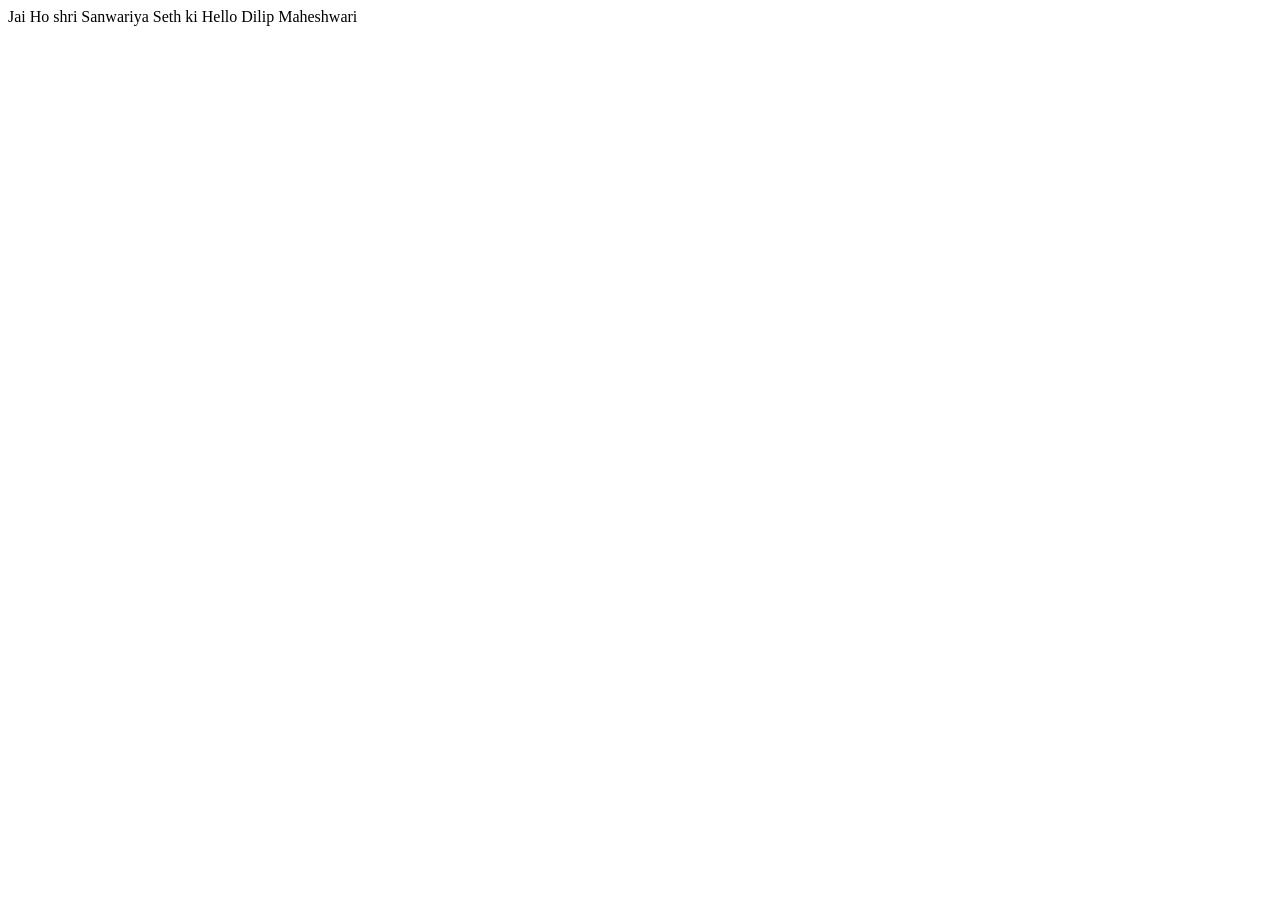
==== index.html @ 932d52d0 "Updated Lorg Sanwariyaname" ====
<!DOCTYPE html>
<html lang="en">
<head>
    <meta charset="UTF-8">
    <meta name="viewport" content="width=device-width, initial-scale=1.0">
    <title>Document</title>
</head>
<body>
    Jai Ho shri Sanwariya Seth ki
    Hello Dilip Maheshwari
</body>
</html>
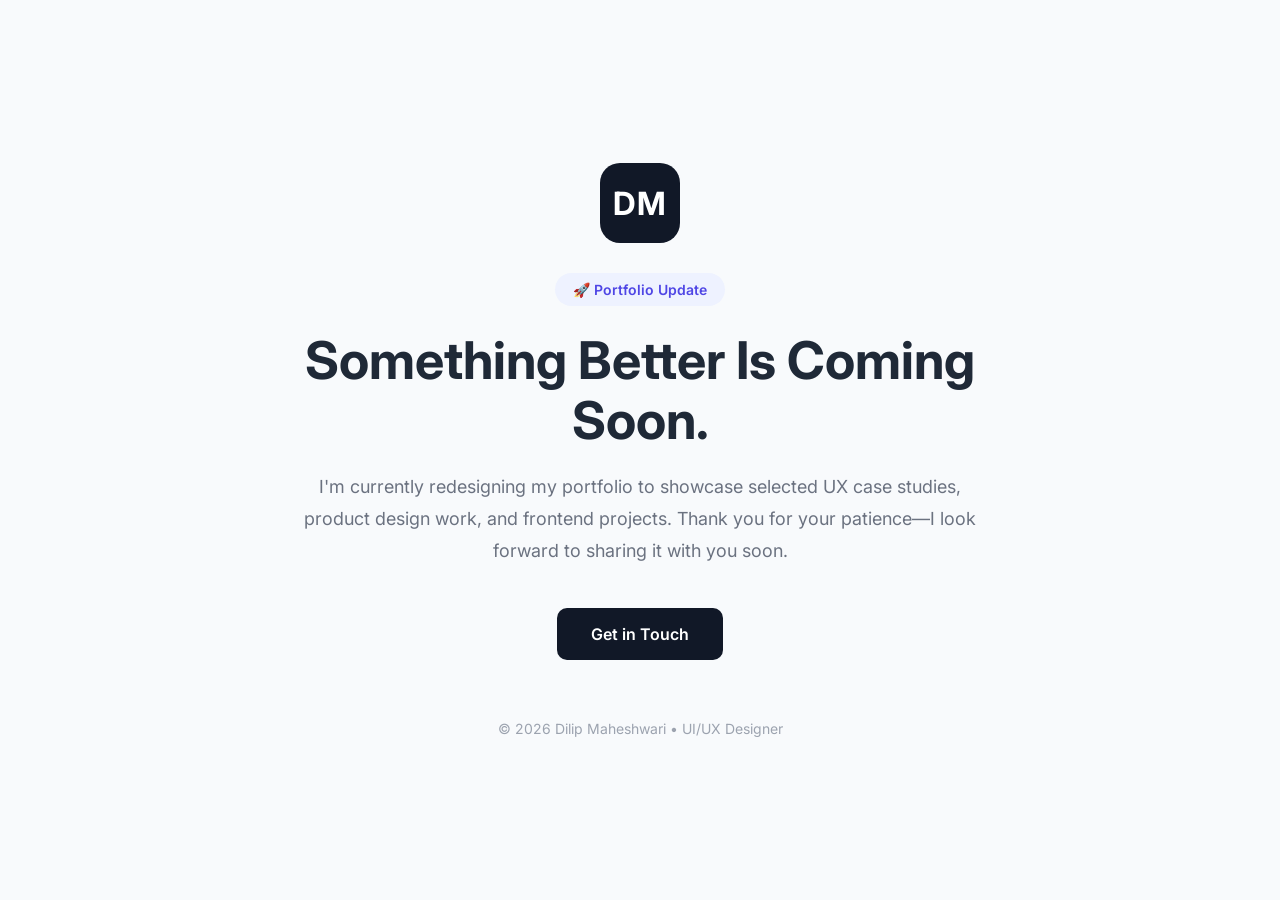
==== commit f66aa414: "Home page updated" ====
--- a/index.html
+++ b/index.html
@@ -1,12 +1,148 @@
 <!DOCTYPE html>
 <html lang="en">
 <head>
-    <meta charset="UTF-8">
-    <meta name="viewport" content="width=device-width, initial-scale=1.0">
-    <title>Document</title>
+<meta charset="UTF-8">
+<meta name="viewport" content="width=device-width, initial-scale=1.0">
+<title>Dilip Maheshwari | Portfolio Coming Soon</title>
+
+<link href="https://fonts.googleapis.com/css2?family=Inter:wght@300;400;500;600;700&display=swap" rel="stylesheet">
+
+<style>
+*{
+    margin:0;
+    padding:0;
+    box-sizing:border-box;
+}
+
+body{
+    font-family:'Inter',sans-serif;
+    background:#f8fafc;
+    color:#1f2937;
+    display:flex;
+    justify-content:center;
+    align-items:center;
+    min-height:100vh;
+    padding:20px;
+}
+
+.container{
+    max-width:700px;
+    text-align:center;
+}
+
+.logo{
+    width:80px;
+    height:80px;
+    margin:0 auto 30px;
+    border-radius:20px;
+    background:#111827;
+    color:#fff;
+    display:flex;
+    align-items:center;
+    justify-content:center;
+    font-size:32px;
+    font-weight:700;
+    letter-spacing:2px;
+}
+
+.tag{
+    display:inline-block;
+    padding:8px 18px;
+    background:#eef2ff;
+    color:#4f46e5;
+    border-radius:50px;
+    font-size:14px;
+    font-weight:600;
+    margin-bottom:25px;
+}
+
+h1{
+    font-size:52px;
+    line-height:1.15;
+    margin-bottom:20px;
+}
+
+p{
+    font-size:18px;
+    line-height:1.8;
+    color:#6b7280;
+    margin-bottom:40px;
+}
+
+.button{
+    display:inline-block;
+    text-decoration:none;
+    background:#111827;
+    color:#fff;
+    padding:16px 34px;
+    border-radius:10px;
+    font-weight:600;
+    transition:.3s;
+}
+
+.button:hover{
+    background:#374151;
+}
+
+.footer{
+    margin-top:60px;
+    font-size:14px;
+    color:#9ca3af;
+}
+
+.footer a{
+    color:#111827;
+    text-decoration:none;
+    font-weight:600;
+}
+
+@media(max-width:768px){
+
+h1{
+    font-size:38px;
+}
+
+p{
+    font-size:16px;
+}
+
+.logo{
+    width:70px;
+    height:70px;
+    font-size:28px;
+}
+
+}
+</style>
+
 </head>
 <body>
-    Jai Ho shri Sanwariya Seth ki
-    Hello Dilip Maheshwari
+
+<div class="container">
+
+    <div class="logo">DM</div>
+
+    <div class="tag">
+        🚀 Portfolio Update
+    </div>
+
+    <h1>Something Better Is Coming Soon.</h1>
+
+    <p>
+        I'm currently redesigning my portfolio to showcase selected UX case studies,
+        product design work, and frontend projects.
+        Thank you for your patience—I look forward to sharing it with you soon.
+    </p>
+
+    <a class="button" href="mailto:your@email.com">
+        Get in Touch
+    </a>
+
+    <div class="footer">
+        © 2026 Dilip Maheshwari • UI/UX Designer
+    </div>
+
+</div>
+
 </body>
 </html>
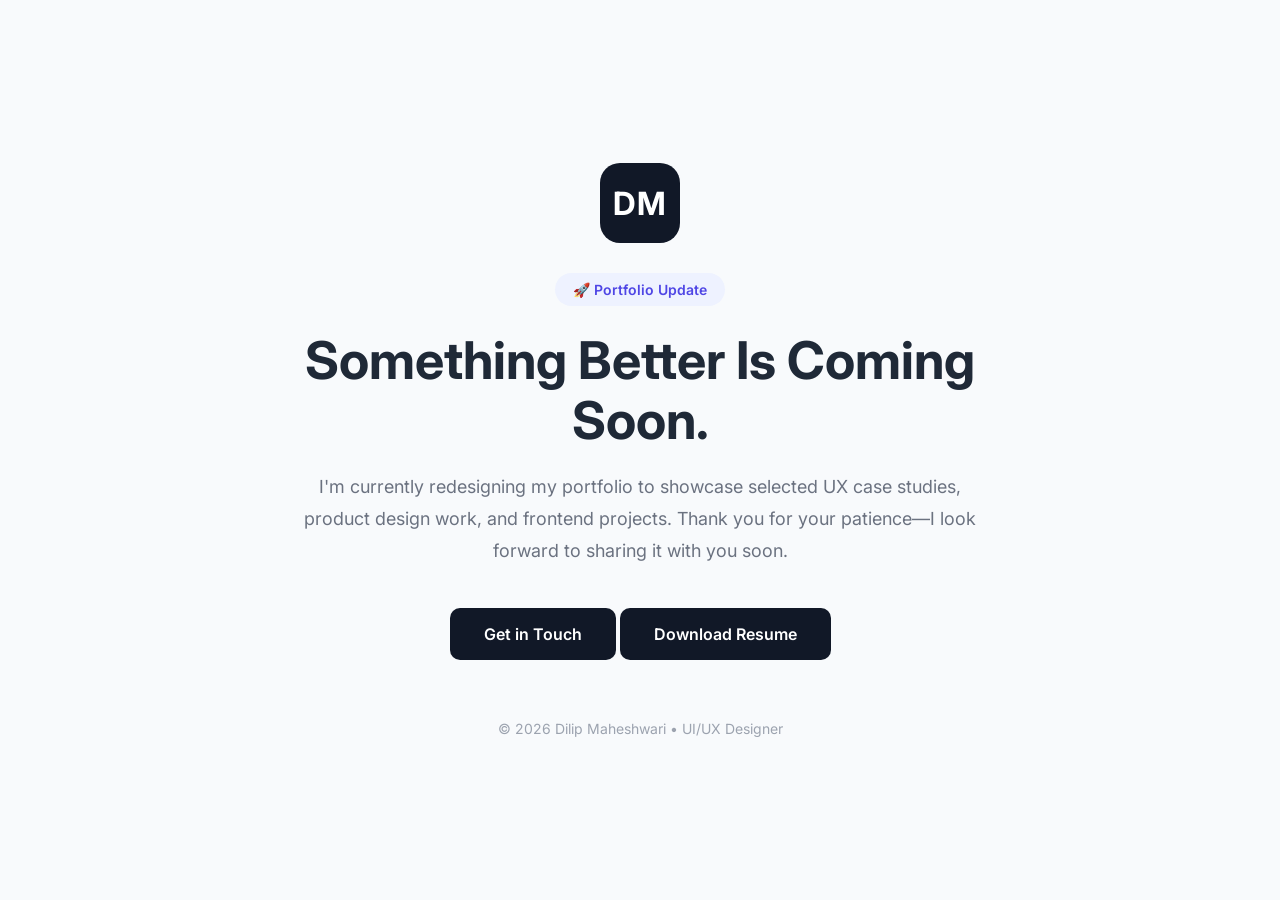
==== commit a5b2ec14: "Added Resume" ====
--- a/index.html
+++ b/index.html
@@ -134,8 +134,11 @@
         Thank you for your patience—I look forward to sharing it with you soon.
     </p>
 
-    <a class="button" href="mailto:your@email.com">
+    <a class="button" href="mailto:dilipmaheshwari1@email.com">
         Get in Touch
+    </a>
+        <a class="button" href="assets/DilipMaheshwari-Reume_1Page.pdf">
+        Download Resume
     </a>
 
     <div class="footer">
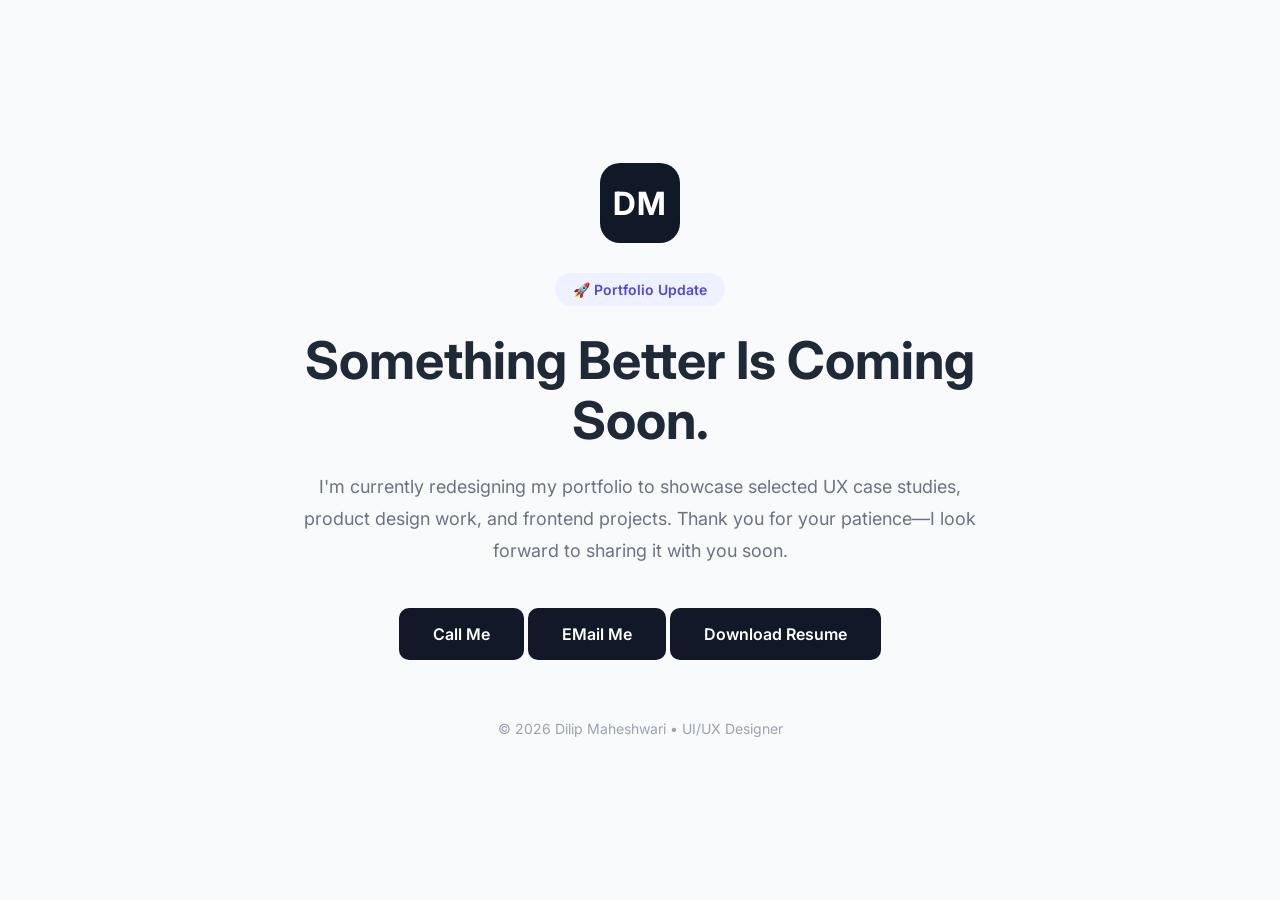
==== commit 26ef306f: "Added Phone" ====
--- a/index.html
+++ b/index.html
@@ -134,8 +134,12 @@
         Thank you for your patience—I look forward to sharing it with you soon.
     </p>
 
+    <a class="button" href="tel:+917597867089">
+        Call Me
+    </a>
+    
     <a class="button" href="mailto:dilipmaheshwari1@email.com">
-        Get in Touch
+        EMail Me
     </a>
         <a class="button" href="assets/DilipMaheshwari-Reume_1Page.pdf">
         Download Resume
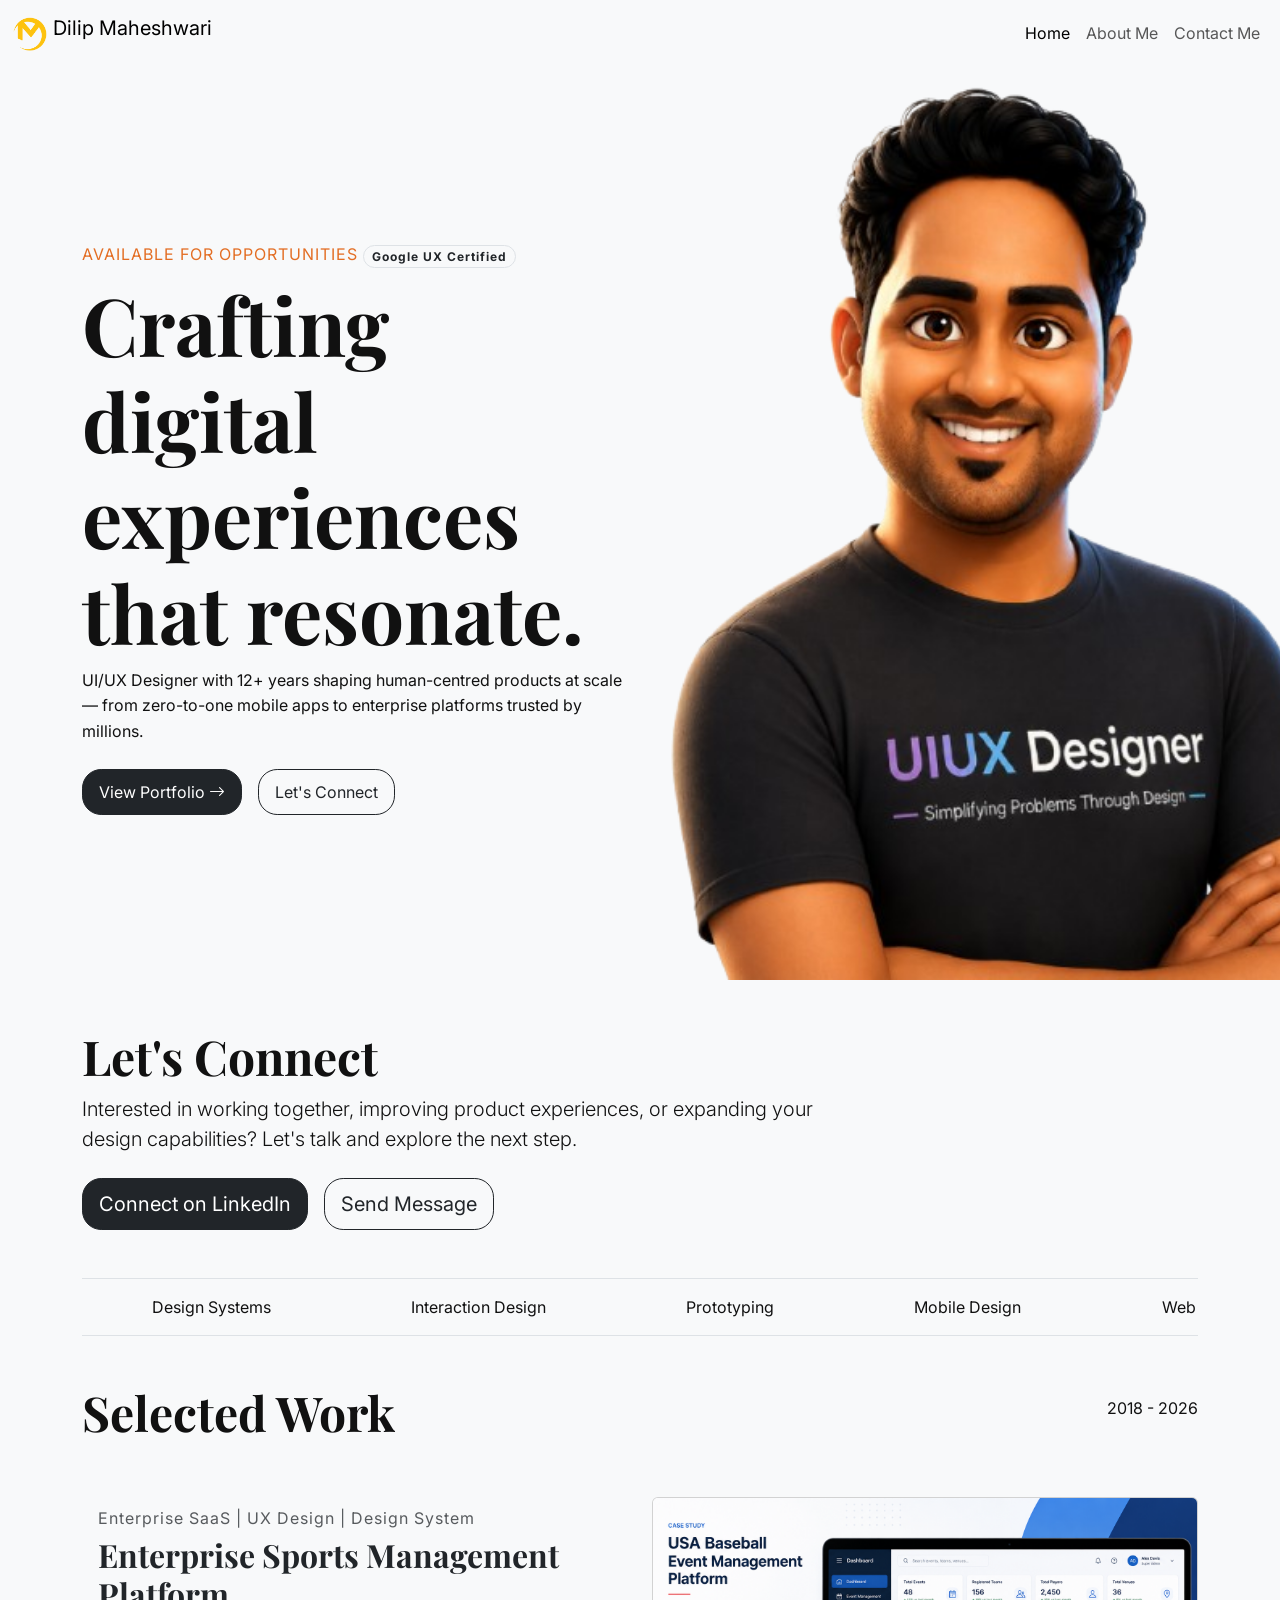
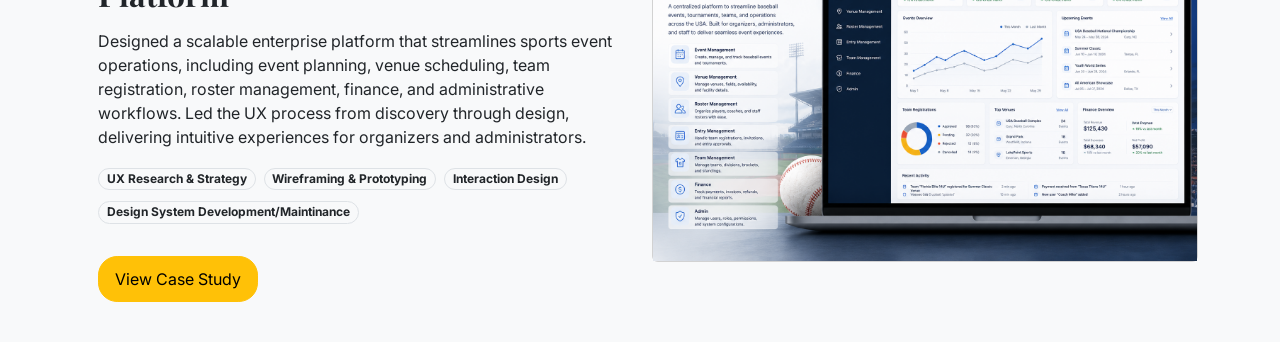
==== commit a7ede785: "Update" ====
--- a/index.html
+++ b/index.html
@@ -4,152 +4,146 @@
 <meta charset="UTF-8">
 <meta name="viewport" content="width=device-width, initial-scale=1.0">
 <title>Dilip Maheshwari | Portfolio Coming Soon</title>
+<link rel="stylesheet" href="assets/style.css">
 
 <link href="https://fonts.googleapis.com/css2?family=Inter:wght@300;400;500;600;700&display=swap" rel="stylesheet">
-
-<style>
-*{
-    margin:0;
-    padding:0;
-    box-sizing:border-box;
-}
-
-body{
-    font-family:'Inter',sans-serif;
-    background:#f8fafc;
-    color:#1f2937;
-    display:flex;
-    justify-content:center;
-    align-items:center;
-    min-height:100vh;
-    padding:20px;
-}
-
-.container{
-    max-width:700px;
-    text-align:center;
-}
-
-.logo{
-    width:80px;
-    height:80px;
-    margin:0 auto 30px;
-    border-radius:20px;
-    background:#111827;
-    color:#fff;
-    display:flex;
-    align-items:center;
-    justify-content:center;
-    font-size:32px;
-    font-weight:700;
-    letter-spacing:2px;
-}
-
-.tag{
-    display:inline-block;
-    padding:8px 18px;
-    background:#eef2ff;
-    color:#4f46e5;
-    border-radius:50px;
-    font-size:14px;
-    font-weight:600;
-    margin-bottom:25px;
-}
-
-h1{
-    font-size:52px;
-    line-height:1.15;
-    margin-bottom:20px;
-}
-
-p{
-    font-size:18px;
-    line-height:1.8;
-    color:#6b7280;
-    margin-bottom:40px;
-}
-
-.button{
-    display:inline-block;
-    text-decoration:none;
-    background:#111827;
-    color:#fff;
-    padding:16px 34px;
-    border-radius:10px;
-    font-weight:600;
-    transition:.3s;
-}
-
-.button:hover{
-    background:#374151;
-}
-
-.footer{
-    margin-top:60px;
-    font-size:14px;
-    color:#9ca3af;
-}
-
-.footer a{
-    color:#111827;
-    text-decoration:none;
-    font-weight:600;
-}
-
-@media(max-width:768px){
-
-h1{
-    font-size:38px;
-}
-
-p{
-    font-size:16px;
-}
-
-.logo{
-    width:70px;
-    height:70px;
-    font-size:28px;
-}
-
-}
-</style>
+<link href="https://cdn.jsdelivr.net/npm/bootstrap@5.3.8/dist/css/bootstrap.min.css" rel="stylesheet" integrity="sha384-sRIl4kxILFvY47J16cr9ZwB07vP4J8+LH7qKQnuqkuIAvNWLzeN8tE5YBujZqJLB" crossorigin="anonymous">
+<link rel="stylesheet" href="https://cdn.jsdelivr.net/npm/bootstrap-icons@1.13.1/font/bootstrap-icons.min.css">
+<link rel="stylesheet" href="assets/style.css">
 
 </head>
 <body>
+<header>
+    <nav class="navbar navbar-expand-lg navbar-light bg-light fixed-top">
+        <div class="container-fluid">
+            <a class="navbar-brand" href="index.html">
+                <img src="assets/images/myLogo.png" alt="Logo" height="36" class="d-inline-block align-text-top">
+                Dilip Maheshwari
+            </a>
+            <button class="navbar-toggler" type="button" data-bs-toggle="collapse" data-bs-target="#navbarNavAltMarkup" aria-controls="navbarNavAltMarkup" aria-expanded="false" aria-label="Toggle navigation">
+                <span class="navbar-toggler-icon"></span>
+            </button>
+            <div class="collapse navbar-collapse justify-content-end" id="navbarNavAltMarkup">
+                <div class="navbar-nav">
+                    <a class="nav-link active" aria-current="page" href="index.html">Home</a>
+                    <a class="nav-link" href="about.html">About Me</a>
+                    <a class="nav-link d-none" href="blog.html">Blog</a>
+                    <a class="nav-link" href="contact.html">Contact Me</a>
+                </div>
+            </div>
+        </div>
+    </nav>
+</header>
 
-<div class="container">
+<section class="hero">
+    <div class="container">
+        <div class="row">
+            <div class="col-md-6 hero-text align-content-center">
+                <h6><span class="text-warning">AVAILABLE FOR OPPORTUNITIES</span> <span class="badge rounded-pill bg-light text-dark border">Google UX Certified</span></h6>
+                <h1>Crafting digital experiences that resonate.</h1>
+                <p>
+                    UI/UX Designer with 12+ years shaping human-centred products at scale — from zero-to-one mobile apps to enterprise platforms trusted by millions.</p> 
+                <div class="row mt-4">
+            <div class="col-md-12 d-flex flex-wrap gap-3">
+                <a href="#" class="btn btn-dark btn-md">View Portfolio <i class="bi bi-arrow-right"></i></a>
+                <a href="#contactSection" class="btn btn-outline-dark btn-md">Let's Connect</a>
+            </div>
+        </div>
+            </div>
+            <div class="col-md-6 hero-image text-center">
+                <img src="assets/images/DilipMaheshwari.png" alt="Hero Image" class="my-img">
+            </div>
+        </div>
+    </div>
+</section>
+<section class="py-5 bg-light" id="letsConnect">
+    <div class="container">
+        <div class="row align-items-center">
+            <div class="col-lg-8">
+                <h2>Let's Connect</h2>
+                <p class="lead">Interested in working together, improving product experiences, or expanding your design capabilities? Let's talk and explore the next step.</p>
+                <div class="d-flex flex-wrap gap-3 mt-4">
+                    <a href="https://www.linkedin.com/in/dilip-maheshwari/" target="_blank" class="btn btn-dark btn-lg">Connect on LinkedIn</a>
+                    <a href="#contactSection" class="btn btn-outline-dark btn-lg">Send Message</a>
+                </div>
+            </div>
+        </div>
+    </div>
+</section>
+<section>
+    <div class="container">
+        <div class="marquee-container py-3 border-top border-bottom overflow-hidden">
+        <div class="marquee-track d-flex">
+            <!-- First group of items -->
+            <div class="marquee-content d-flex justify-content-around min-w-100">
+                <span class="mx-2">Design Systems</span>
+                <span class="mx-2">Interaction Design</span>
+                <span class="mx-2">Prototyping</span>
+                <span class="mx-2">Mobile Design </span>
+                <span class="mx-2">Web Design</span>
+                <span class="mx-2">Brand Identity</span>
+                <span class="mx-2">User Research</span>
+                <span class="mx-2">Product Design</span>
+            </div>
+            <div class="marquee-content d-flex justify-content-around min-w-100">
+                <span class="mx-2">Design Systems</span>
+                <span class="mx-2">Interaction Design</span>
+                <span class="mx-2">Prototyping</span>
+                <span class="mx-2">Mobile Design </span>
+                <span class="mx-2">Web Design</span>
+                <span class="mx-2">Brand Identity</span>
+                <span class="mx-2">User Research</span>
+                <span class="mx-2">Product Design</span>
+            </div>
 
-    <div class="logo">DM</div>
-
-    <div class="tag">
-        🚀 Portfolio Update
+        </div>
+        </div>
     </div>
-
-    <h1>Something Better Is Coming Soon.</h1>
-
-    <p>
-        I'm currently redesigning my portfolio to showcase selected UX case studies,
-        product design work, and frontend projects.
-        Thank you for your patience—I look forward to sharing it with you soon.
-    </p>
-
-    <a class="button" href="tel:+917597867089">
-        Call Me
-    </a>
-    
-    <a class="button" href="mailto:dilipmaheshwari1@email.com">
-        EMail Me
-    </a>
-        <a class="button" href="assets/DilipMaheshwari-Reume_1Page.pdf">
-        Download Resume
-    </a>
-
-    <div class="footer">
-        © 2026 Dilip Maheshwari • UI/UX Designer
+</section>
+<section>
+    <div class="container">
+        <div class="row">
+            <div class="col-md-12 text-center my-5">
+                <div class="d-flex justify-content-between align-items-center">
+                    <h2>Selected Work</h2>
+                    <p>2018 - 2026</p>
+                </div>
+            </div>
+        </div>
+        <div class="row">
+                <div class="col-md-6 mb-4">
+                    <div class="card border-0 bg-transparent">
+                        <div class="card-body">
+                            <h6 class="card-subtitle mb-2 text-muted">Enterprise SaaS | UX Design | Design System</h6>
+                            <h3 class="card-title">Enterprise Sports Management Platform</h3>
+                            <p class="card-text mt-3">
+                                Designed a scalable enterprise platform that streamlines sports event operations, including event planning, venue scheduling, team registration, roster management, finance, and administrative workflows. Led the UX process from discovery through design, delivering intuitive experiences for organizers and administrators.
+                            </p>
+                            <ul class="d-flex list-inline mt-3 flex-wrap gap-2">
+                                <li><span class="badge rounded-pill bg-light text-dark border">UX Research & Strategy</span></li>
+                                <li><span class="badge rounded-pill bg-light text-dark border">Wireframing & Prototyping</span></li>
+                                <li><span class="badge rounded-pill bg-light text-dark border">Interaction Design</span></li>
+                                <li><span class="badge rounded-pill bg-light text-dark border">Design System Development/Maintinance</span></li>
+                            </ul>
+                            <a href="case-study.html" class="btn btn-warning btn-md mt-3">View Case Study</a>
+                        </div>
+                    </div>
+                </div>
+                <div class="col-md-6 mb-4">
+                    <div class="card">
+                        <img src="assets/images/sports.png" class="card-img-top" alt="Portfolio 2">
+                        <!-- <div class="card-body">
+                            <h5 class="card-title">Project Title 2</h5>
+                            <p class="card-text">Brief description of the project goes here.</p>
+                        </div> -->
+                    </div>
+                </div>
+            </div>
+        </div>
     </div>
-
-</div>
-
+</section>
+<script src="https://cdn.jsdelivr.net/npm/@popperjs/core@2.11.8/dist/umd/popper.min.js" integrity="sha384-I7E8VVD/ismYTF4hNIPjVp/Zjvgyol6VFvRkX/vR+Vc4jQkC+hVqc2pM8ODewa9r" crossorigin="anonymous"></script>
+<script src="https://cdn.jsdelivr.net/npm/bootstrap@5.3.8/dist/js/bootstrap.min.js" integrity="sha384-G/EV+4j2dNv+tEPo3++6LCgdCROaejBqfUeNjuKAiuXbjrxilcCdDz6ZAVfHWe1Y" crossorigin="anonymous"></script>
+<script src="https://cdn.jsdelivr.net/npm/bootstrap@5.3.8/dist/js/bootstrap.bundle.min.js" integrity="sha384-ENjdO4Dr2bkBIFxQpeoTz1HIcje39Wm4jDKdf19U8gI4ddQ3GYNS7NTKfAdVQSZe" crossorigin="anonymous"></script>
 </body>
 </html>
--- a/assets/style.css
+++ b/assets/style.css
@@ -0,0 +1,160 @@
+@import url("https://fonts.googleapis.com/css2?family=Playfair+Display:ital,wght@0,400..900;1,400..900&display=swap");
+.my-img {
+  height: 100vh; }
+
+body {
+  padding-top: 80px; }
+
+/* Ensure the track spans wide enough to hold both content pieces */
+.marquee-track {
+  width: max-content;
+  animation: marquee-scroll 15s linear infinite; }
+
+/* Force each block to take up full available width */
+.min-w-100 {
+  min-width: 100%; }
+
+/* Prevent layout breaking if text is grabbed */
+.marquee-content {
+  user-select: none; }
+
+/* Optional: Pause animation when a user hovers over it */
+.marquee-container:hover .marquee-track {
+  animation-play-state: paused; }
+
+body {
+  font-family: 'Inter', sans-serif;
+  background: #f8f9fa;
+  color: #111; }
+
+.case-study-hero {
+  background: #ffffff; }
+
+.case-study-title {
+  font-family: "Playfair Display", serif;
+  font-size: clamp(2.8rem, 4vw, 4.5rem);
+  margin-bottom: 1.2rem; }
+
+.case-study-summary h5,
+.section-title {
+  font-family: "Playfair Display", serif;
+  font-size: 2rem;
+  margin-bottom: 1rem; }
+
+.case-study-section {
+  background: #f8f9fa; }
+
+.case-study-section.bg-light {
+  background: #f3f5f7; }
+
+.case-study-card,
+.metric-card,
+.timeline-list,
+.case-study-summary {
+  transition: transform .2s ease, box-shadow .2s ease; }
+
+.case-study-card:hover,
+.metric-card:hover,
+.timeline-list:hover,
+.case-study-summary:hover {
+  transform: translateY(-3px); }
+
+.case-study-card p,
+.case-study-summary p,
+.timeline-list p,
+.metric-card p {
+  color: #495057; }
+
+.metrics-grid {
+  display: grid;
+  grid-template-columns: repeat(3, minmax(0, 1fr));
+  gap: 1rem; }
+
+.metric-card h3 {
+  font-size: 2.4rem;
+  margin-bottom: 0.75rem; }
+
+.timeline-list ul {
+  margin: 0;
+  padding: 0;
+  list-style: none; }
+
+.timeline-list li {
+  margin-bottom: 0.75rem;
+  padding-left: 1.25rem;
+  position: relative; }
+
+.timeline-list li::before {
+  content: '';
+  position: absolute;
+  left: 0;
+  top: 0.7rem;
+  width: 8px;
+  height: 8px;
+  border-radius: 50%;
+  background: #e36e24; }
+
+@media (max-width: 991.98px) {
+  .metrics-grid {
+    grid-template-columns: 1fr; } }
+/* Keyframe for a seamless right-to-left infinite scroll loop */
+@keyframes marquee-scroll {
+  0% {
+    transform: translateX(0%); }
+  100% {
+    transform: translateX(-50%); } }
+.hero p {
+  font-size: 1rem;
+  line-height: 1.6;
+  margin-bottom: 20px; }
+
+.playfair-display-title {
+  font-family: "Playfair Display", serif;
+  font-optical-sizing: auto;
+  font-weight: 900;
+  font-style: normal; }
+
+h1 {
+  font-family: "Playfair Display", serif;
+  font-optical-sizing: auto;
+  font-weight: 700;
+  font-style: normal;
+  font-size: 5rem; }
+
+h2 {
+  font-family: "Playfair Display", serif;
+  font-optical-sizing: auto;
+  font-weight: 700;
+  font-style: normal;
+  font-size: 3rem; }
+
+h3 {
+  font-family: "Playfair Display", serif;
+  font-optical-sizing: auto;
+  font-weight: 700;
+  font-style: normal;
+  font-size: 2rem; }
+
+h6 {
+  font-weight: 400;
+  letter-spacing: 1px; }
+
+:root {
+  --bs-warning: #E36E24; }
+  :root .btn {
+    border-radius: 1.2rem;
+    padding: 10px 16px; }
+
+.text-warning {
+  color: var(--bs-warning) !important; }
+
+badge {
+  background: #0a58ca;
+  color: #fff;
+  padding: 2px 10px 4px;
+  border-radius: 20px;
+  display: inline-flex;
+  align-items: center;
+  margin-left: 10px; }
+
+/*# sourceMappingURL=style.css.map */
--- a/assets/style.css
+++ b/assets/style.css
@@ -0,0 +1,160 @@
+@import url("https://fonts.googleapis.com/css2?family=Playfair+Display:ital,wght@0,400..900;1,400..900&display=swap");
+.my-img {
+  height: 100vh; }
+
+body {
+  padding-top: 80px; }
+
+/* Ensure the track spans wide enough to hold both content pieces */
+.marquee-track {
+  width: max-content;
+  animation: marquee-scroll 15s linear infinite; }
+
+/* Force each block to take up full available width */
+.min-w-100 {
+  min-width: 100%; }
+
+/* Prevent layout breaking if text is grabbed */
+.marquee-content {
+  user-select: none; }
+
+/* Optional: Pause animation when a user hovers over it */
+.marquee-container:hover .marquee-track {
+  animation-play-state: paused; }
+
+body {
+  font-family: 'Inter', sans-serif;
+  background: #f8f9fa;
+  color: #111; }
+
+.case-study-hero {
+  background: #ffffff; }
+
+.case-study-title {
+  font-family: "Playfair Display", serif;
+  font-size: clamp(2.8rem, 4vw, 4.5rem);
+  margin-bottom: 1.2rem; }
+
+.case-study-summary h5,
+.section-title {
+  font-family: "Playfair Display", serif;
+  font-size: 2rem;
+  margin-bottom: 1rem; }
+
+.case-study-section {
+  background: #f8f9fa; }
+
+.case-study-section.bg-light {
+  background: #f3f5f7; }
+
+.case-study-card,
+.metric-card,
+.timeline-list,
+.case-study-summary {
+  transition: transform .2s ease, box-shadow .2s ease; }
+
+.case-study-card:hover,
+.metric-card:hover,
+.timeline-list:hover,
+.case-study-summary:hover {
+  transform: translateY(-3px); }
+
+.case-study-card p,
+.case-study-summary p,
+.timeline-list p,
+.metric-card p {
+  color: #495057; }
+
+.metrics-grid {
+  display: grid;
+  grid-template-columns: repeat(3, minmax(0, 1fr));
+  gap: 1rem; }
+
+.metric-card h3 {
+  font-size: 2.4rem;
+  margin-bottom: 0.75rem; }
+
+.timeline-list ul {
+  margin: 0;
+  padding: 0;
+  list-style: none; }
+
+.timeline-list li {
+  margin-bottom: 0.75rem;
+  padding-left: 1.25rem;
+  position: relative; }
+
+.timeline-list li::before {
+  content: '';
+  position: absolute;
+  left: 0;
+  top: 0.7rem;
+  width: 8px;
+  height: 8px;
+  border-radius: 50%;
+  background: #e36e24; }
+
+@media (max-width: 991.98px) {
+  .metrics-grid {
+    grid-template-columns: 1fr; } }
+/* Keyframe for a seamless right-to-left infinite scroll loop */
+@keyframes marquee-scroll {
+  0% {
+    transform: translateX(0%); }
+  100% {
+    transform: translateX(-50%); } }
+.hero p {
+  font-size: 1rem;
+  line-height: 1.6;
+  margin-bottom: 20px; }
+
+.playfair-display-title {
+  font-family: "Playfair Display", serif;
+  font-optical-sizing: auto;
+  font-weight: 900;
+  font-style: normal; }
+
+h1 {
+  font-family: "Playfair Display", serif;
+  font-optical-sizing: auto;
+  font-weight: 700;
+  font-style: normal;
+  font-size: 5rem; }
+
+h2 {
+  font-family: "Playfair Display", serif;
+  font-optical-sizing: auto;
+  font-weight: 700;
+  font-style: normal;
+  font-size: 3rem; }
+
+h3 {
+  font-family: "Playfair Display", serif;
+  font-optical-sizing: auto;
+  font-weight: 700;
+  font-style: normal;
+  font-size: 2rem; }
+
+h6 {
+  font-weight: 400;
+  letter-spacing: 1px; }
+
+:root {
+  --bs-warning: #E36E24; }
+  :root .btn {
+    border-radius: 1.2rem;
+    padding: 10px 16px; }
+
+.text-warning {
+  color: var(--bs-warning) !important; }
+
+badge {
+  background: #0a58ca;
+  color: #fff;
+  padding: 2px 10px 4px;
+  border-radius: 20px;
+  display: inline-flex;
+  align-items: center;
+  margin-left: 10px; }
+
+/*# sourceMappingURL=style.css.map */
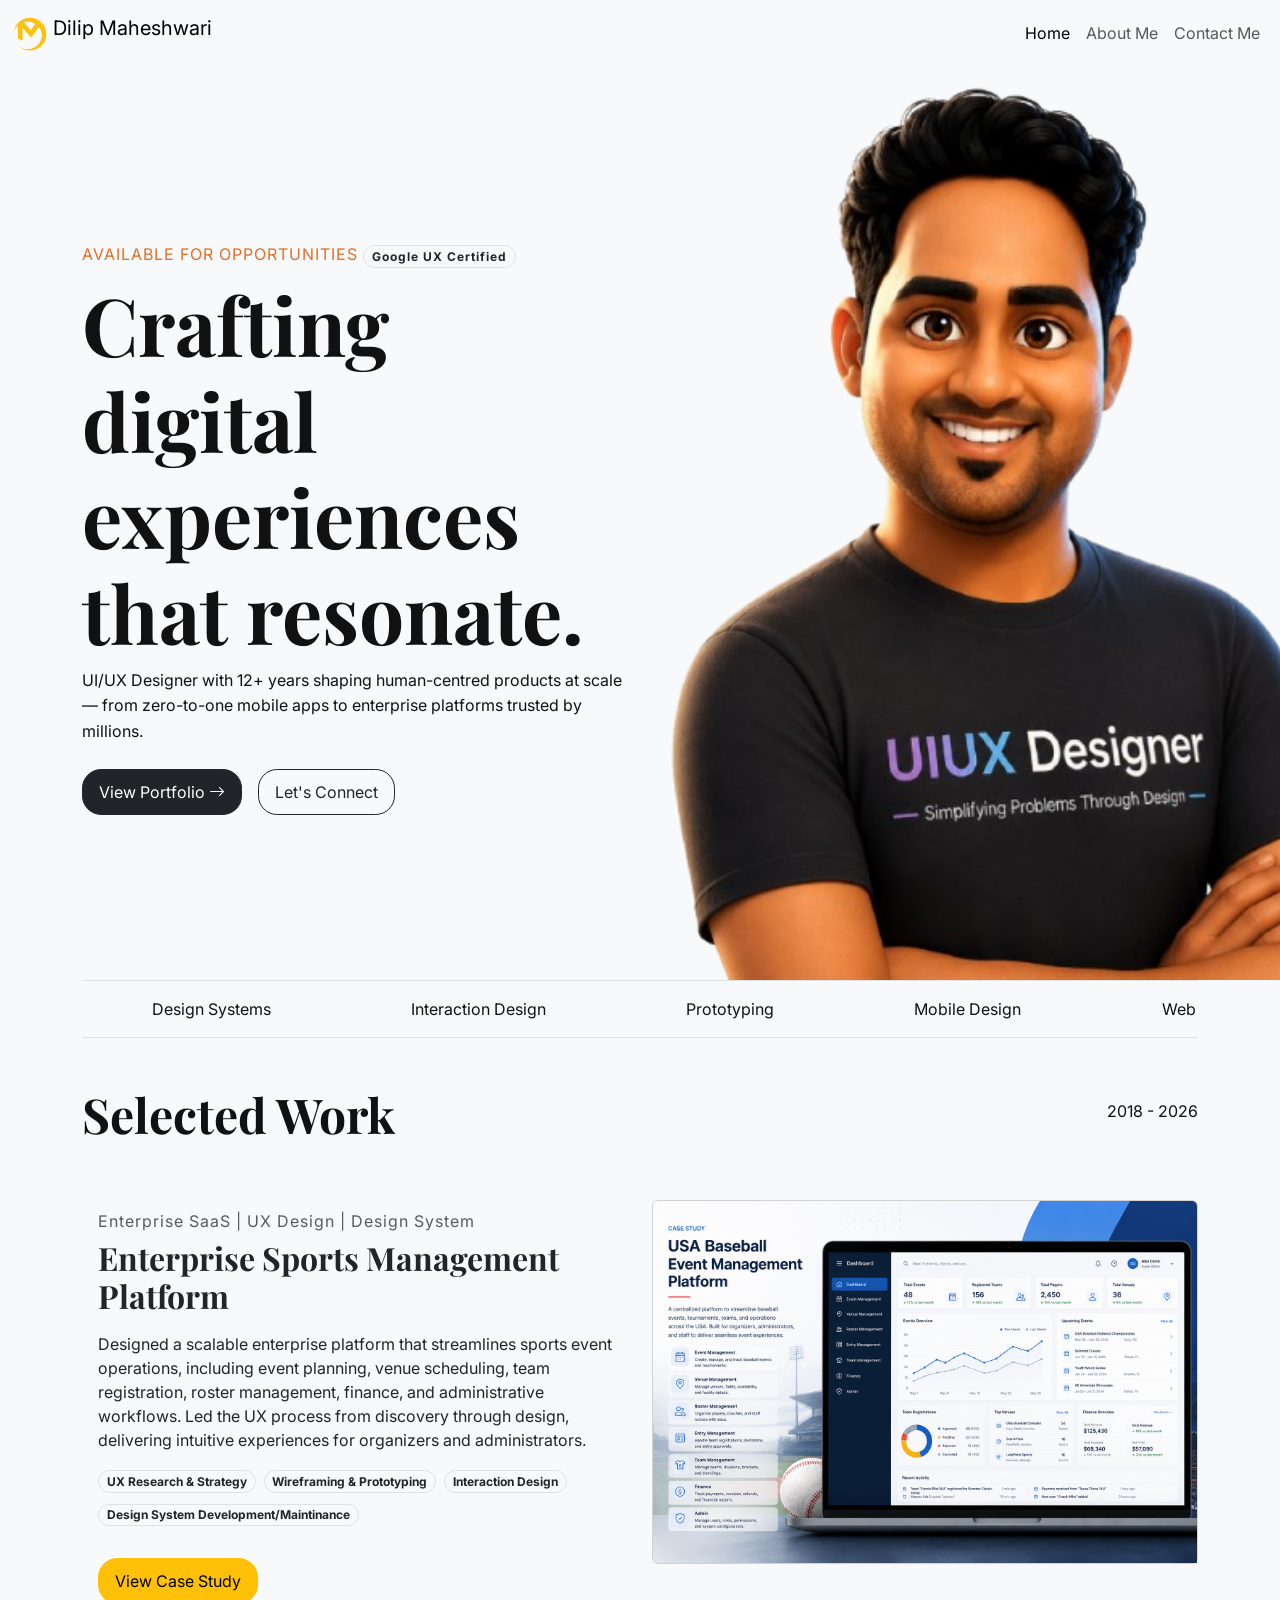
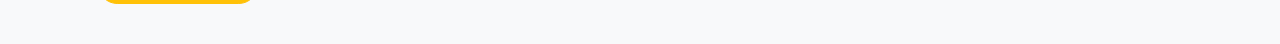
==== commit d85c949d: "Updated the home page" ====
--- a/index.html
+++ b/index.html
@@ -52,20 +52,6 @@
             </div>
             <div class="col-md-6 hero-image text-center">
                 <img src="assets/images/DilipMaheshwari.png" alt="Hero Image" class="my-img">
-            </div>
-        </div>
-    </div>
-</section>
-<section class="py-5 bg-light" id="letsConnect">
-    <div class="container">
-        <div class="row align-items-center">
-            <div class="col-lg-8">
-                <h2>Let's Connect</h2>
-                <p class="lead">Interested in working together, improving product experiences, or expanding your design capabilities? Let's talk and explore the next step.</p>
-                <div class="d-flex flex-wrap gap-3 mt-4">
-                    <a href="https://www.linkedin.com/in/dilip-maheshwari/" target="_blank" class="btn btn-dark btn-lg">Connect on LinkedIn</a>
-                    <a href="#contactSection" class="btn btn-outline-dark btn-lg">Send Message</a>
-                </div>
             </div>
         </div>
     </div>
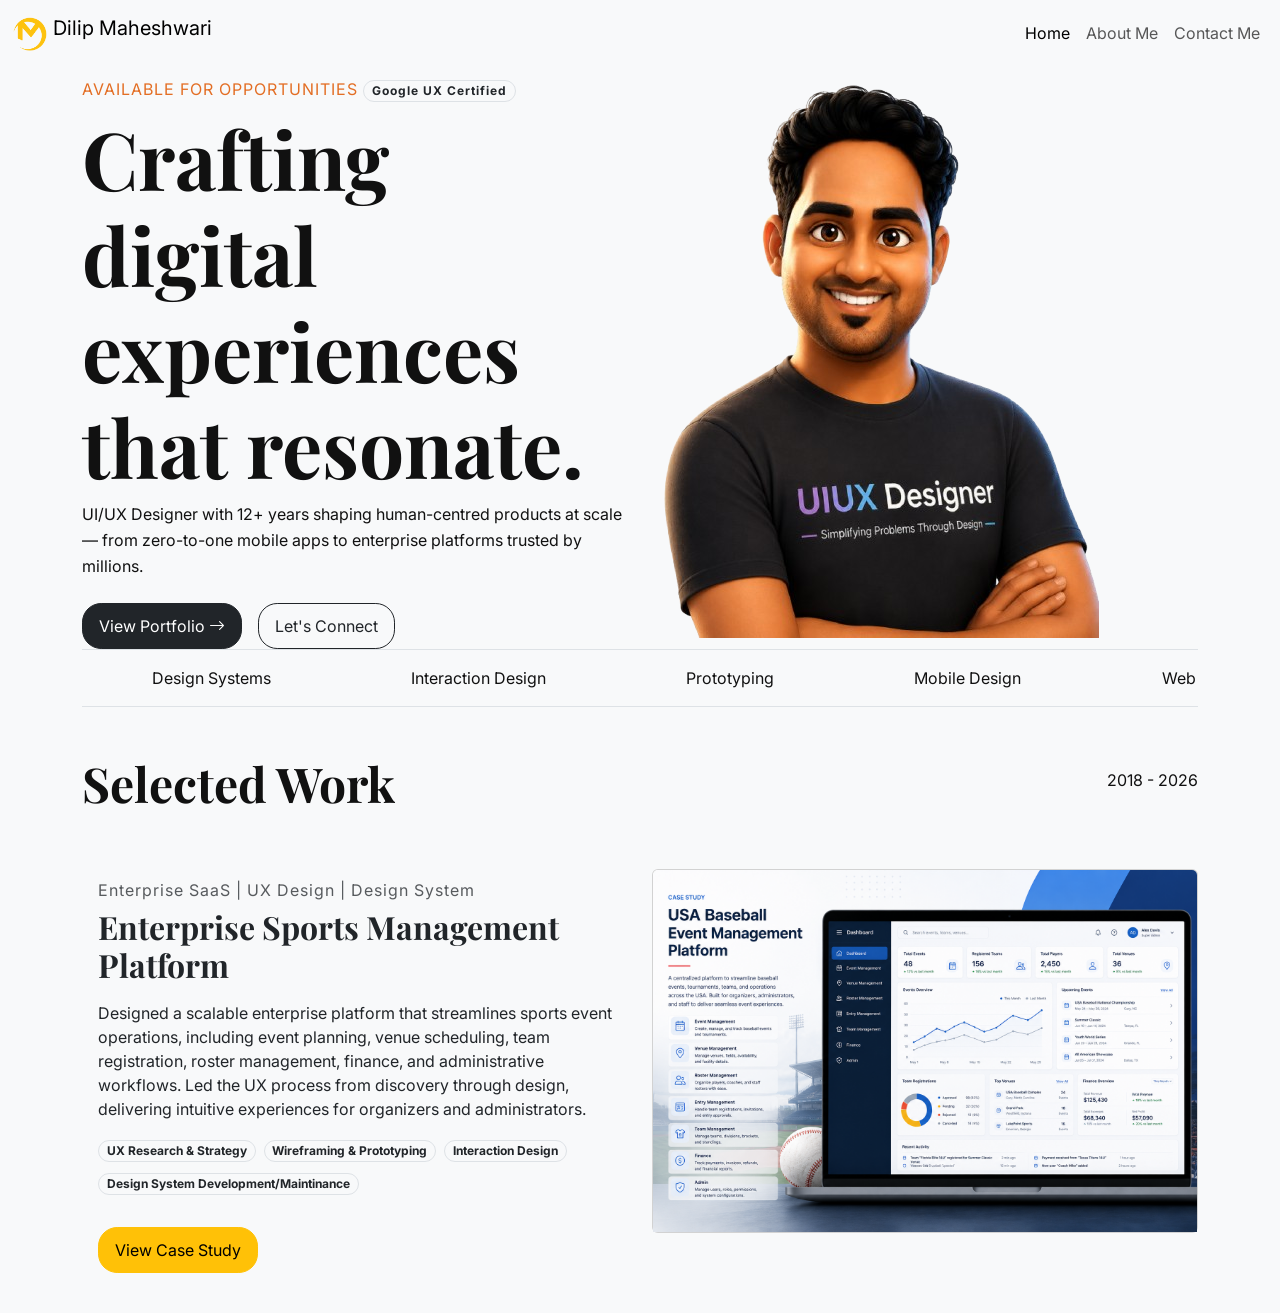
==== commit 520d3737: "Added new pages" ====
--- a/index.html
+++ b/index.html
@@ -4,7 +4,6 @@
 <meta charset="UTF-8">
 <meta name="viewport" content="width=device-width, initial-scale=1.0">
 <title>Dilip Maheshwari | Portfolio Coming Soon</title>
-<link rel="stylesheet" href="assets/style.css">
 
 <link href="https://fonts.googleapis.com/css2?family=Inter:wght@300;400;500;600;700&display=swap" rel="stylesheet">
 <link href="https://cdn.jsdelivr.net/npm/bootstrap@5.3.8/dist/css/bootstrap.min.css" rel="stylesheet" integrity="sha384-sRIl4kxILFvY47J16cr9ZwB07vP4J8+LH7qKQnuqkuIAvNWLzeN8tE5YBujZqJLB" crossorigin="anonymous">
--- a/assets/style.css
+++ b/assets/style.css
@@ -1,6 +1,9 @@
 @import url("https://fonts.googleapis.com/css2?family=Playfair+Display:ital,wght@0,400..900;1,400..900&display=swap");
 .my-img {
-  height: 100vh; }
+  max-width: 100%;
+  height: auto;
+  display: block;
+}
 
 body {
   padding-top: 80px; }
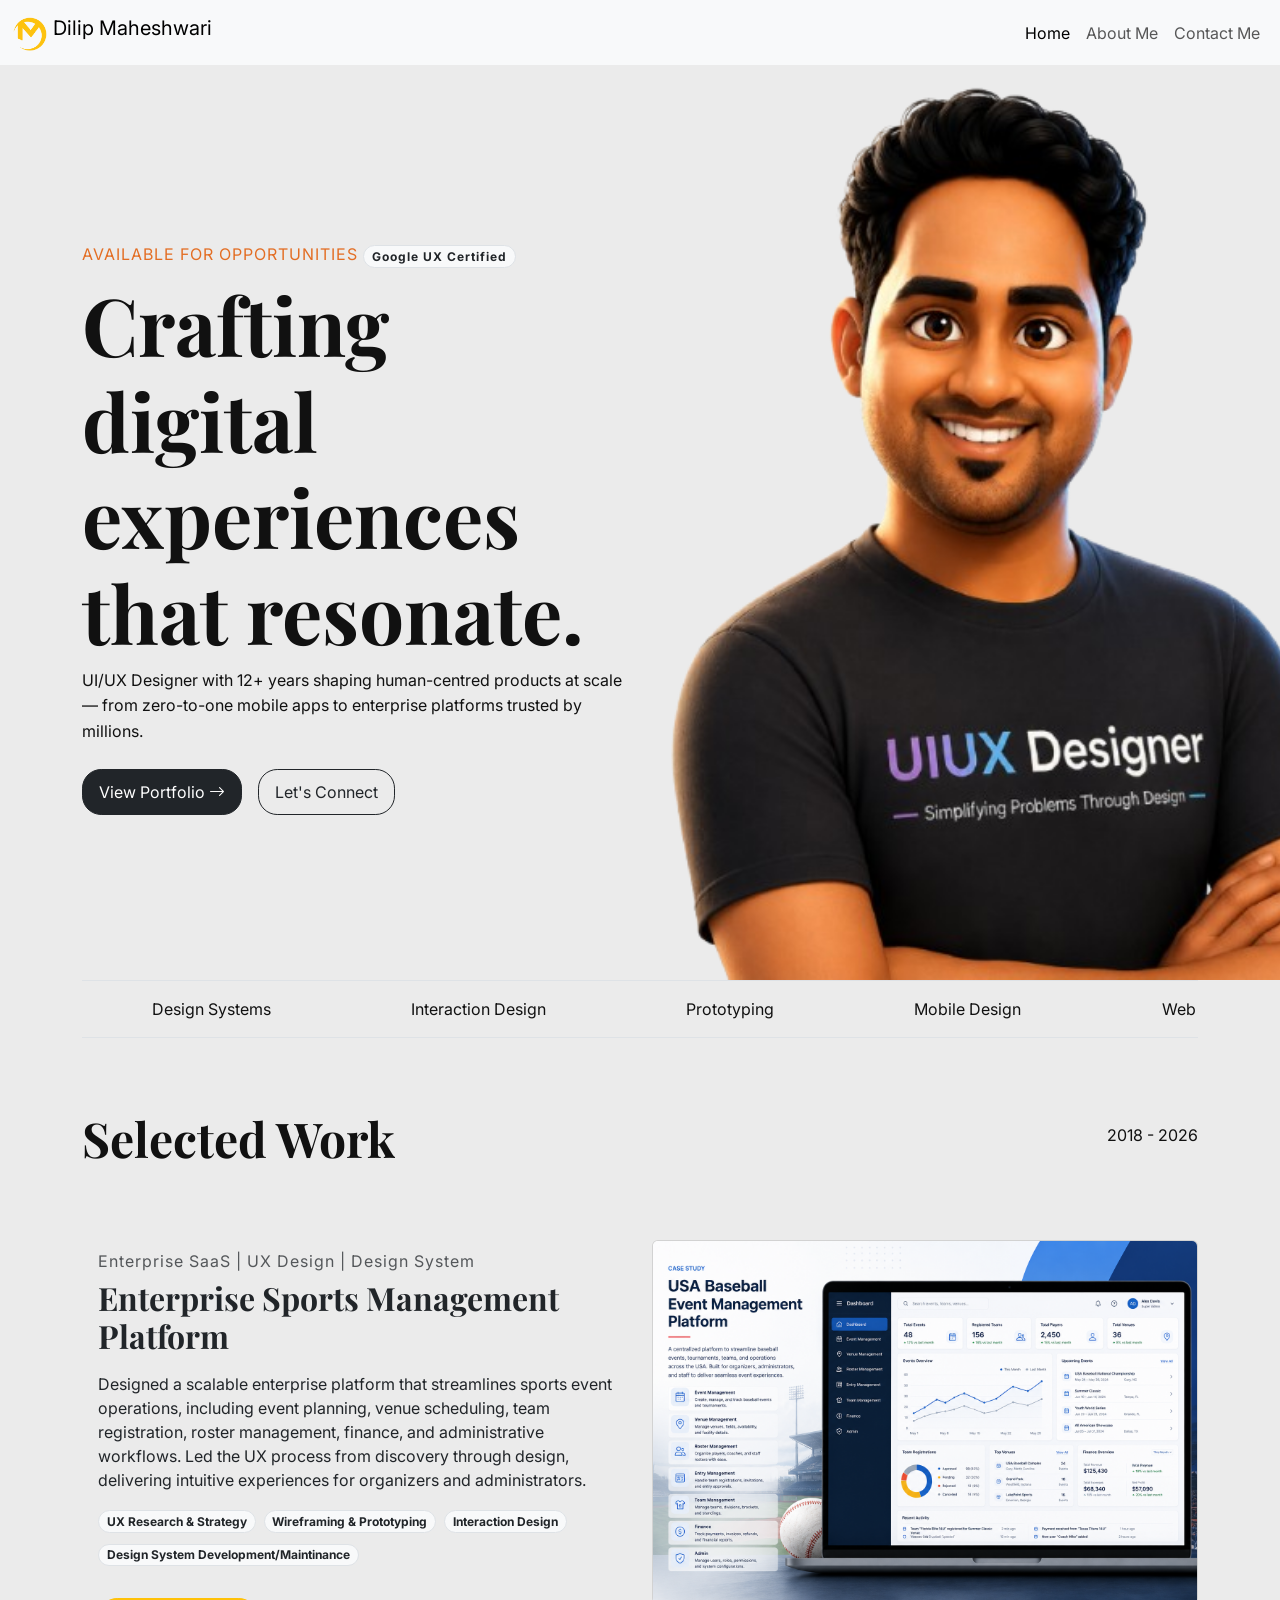
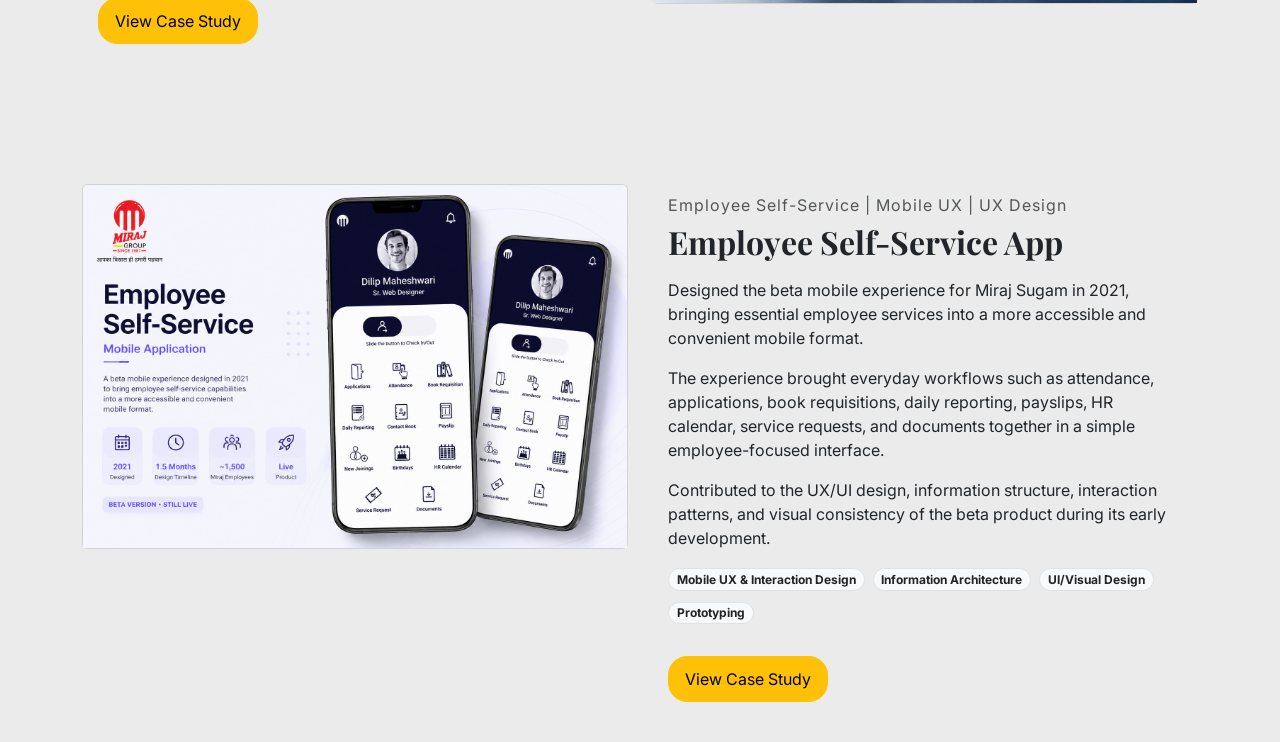
==== commit 5dd3bd4c: "Updated the code" ====
--- a/index.html
+++ b/index.html
@@ -86,7 +86,7 @@
     </div>
 </section>
 <section>
-    <div class="container">
+    <div class="container pt-4">
         <div class="row">
             <div class="col-md-12 text-center my-5">
                 <div class="d-flex justify-content-between align-items-center">
@@ -95,7 +95,7 @@
                 </div>
             </div>
         </div>
-        <div class="row">
+        <div class="row mt-3">
                 <div class="col-md-6 mb-4">
                     <div class="card border-0 bg-transparent">
                         <div class="card-body">
@@ -124,6 +124,40 @@
                     </div>
                 </div>
             </div>
+            <div class="row mt-100">
+                <div class="col-md-6 mb-4">
+                    <div class="card">
+                        <img src="assets/images/employee-self-service.png" class="card-img-top" alt="Portfolio 2">
+                        <!-- <div class="card-body">
+                            <h5 class="card-title">Project Title 2</h5>
+                            <p class="card-text">Brief description of the project goes here.</p>
+                        </div> -->
+                    </div>
+                </div>
+                 <div class="col-md-6 mb-4">
+                     <div class="card border-0 bg-transparent">
+                         <div class="card-body">
+                             <h6 class="card-subtitle mb-2 text-muted">Employee Self-Service | Mobile UX | UX Design</h6>
+                             <h3 class="card-title">Employee Self-Service App</h3>
+                             <p class="card-text mt-3">
+                                 Designed the beta mobile experience for Miraj Sugam in 2021, bringing essential employee services into a more accessible and convenient mobile format.
+</p><p>
+The experience brought everyday workflows such as attendance, applications, book requisitions, daily reporting, payslips, HR calendar, service requests, and documents together in a simple employee-focused interface.
+</p><p>
+Contributed to the UX/UI design, information structure, interaction patterns, and visual consistency of the beta product during its early development.
+                             </p>
+                             <ul class="d-flex list-inline mt-3 flex-wrap gap-2">
+                                 <li><span class="badge rounded-pill bg-light text-dark border">Mobile UX & Interaction Design</span></li>
+                                 <li><span class="badge rounded-pill bg-light text-dark border">Information Architecture</span></li>
+                                 <li><span class="badge rounded-pill bg-light text-dark border">UI/Visual Design</span></li>
+                                 <li><span class="badge rounded-pill bg-light text-dark border">Prototyping</span></li>
+                             </ul>
+                             <a href="employee-self-service.html" class="btn btn-warning btn-md mt-3">View Case Study</a>
+                         </div>
+                     </div>
+                 </div>
+             </div>
+        </div>
         </div>
     </div>
 </section>
--- a/assets/style.css
+++ b/assets/style.css
@@ -1,12 +1,16 @@
 @import url("https://fonts.googleapis.com/css2?family=Playfair+Display:ital,wght@0,400..900;1,400..900&display=swap");
 .my-img {
-  max-width: 100%;
-  height: auto;
-  display: block;
-}
+  height: 100vh; }
 
 body {
-  padding-top: 80px; }
+  padding-top: 80px;
+  background: #ebebeb; }
+
+.pt-100 {
+  padding-top: 100px; }
+
+.mt-100 {
+  margin-top: 100px; }
 
 /* Ensure the track spans wide enough to hold both content pieces */
 .marquee-track {
@@ -27,7 +31,6 @@
 
 body {
   font-family: 'Inter', sans-serif;
-  background: #f8f9fa;
   color: #111; }
 
 .case-study-hero {
@@ -142,6 +145,821 @@
   font-weight: 400;
   letter-spacing: 1px; }
 
+/* =========================================================
+   EMPLOYEE SELF-SERVICE CASE STUDY
+   Bootstrap-safe / fully namespaced
+   ========================================================= */
+.cs-page {
+  --cs-bg: #ebebeb;
+  --cs-surface: #ffffff;
+  --cs-text: #111111;
+  --cs-muted: #686868;
+  --cs-border: #deded9;
+  --cs-accent: #5758d9;
+  --cs-accent-light: #ececff;
+  --cs-dark: #111111;
+  background: var(--cs-bg);
+  color: var(--cs-text);
+  overflow: auto;
+  max-height: 100vh; }
+
+/* =========================================================
+   NAVIGATION
+   ========================================================= */
+.cs-nav {
+  position: sticky;
+  top: 0;
+  z-index: 1000;
+  width: 100%;
+  background: rgba(247, 247, 244, 0.9);
+  border-bottom: 1px solid var(--cs-border);
+  backdrop-filter: blur(16px);
+  -webkit-backdrop-filter: blur(16px); }
+
+.cs-nav-inner {
+  min-height: 68px;
+  display: flex;
+  align-items: center;
+  justify-content: space-between;
+  gap: 2rem; }
+
+.cs-nav-back {
+  flex: 0 0 auto;
+  display: inline-flex;
+  align-items: center;
+  gap: .55rem;
+  color: var(--cs-text);
+  font-size: .78rem;
+  font-weight: 650;
+  text-decoration: none;
+  white-space: nowrap;
+  transition: opacity .25s ease, transform .25s ease; }
+
+.cs-nav-back:hover {
+  color: var(--cs-text);
+  opacity: .55;
+  transform: translateX(-3px); }
+
+.cs-nav-arrow {
+  font-size: 1.1rem;
+  line-height: 1; }
+
+.cs-nav-links {
+  display: flex;
+  align-items: center;
+  gap: 1.5rem;
+  max-width: 100%;
+  overflow-x: auto;
+  scrollbar-width: none; }
+
+.cs-nav-links::-webkit-scrollbar {
+  display: none; }
+
+.cs-nav-link {
+  position: relative;
+  flex: 0 0 auto;
+  padding: .25rem 0;
+  color: #888;
+  font-size: .72rem;
+  font-weight: 600;
+  text-decoration: none;
+  white-space: nowrap;
+  transition: color .25s ease; }
+
+.cs-nav-link::after {
+  content: "";
+  position: absolute;
+  left: 0;
+  bottom: -5px;
+  width: 0;
+  height: 1px;
+  background: var(--cs-accent);
+  transition: width .3s ease; }
+
+.cs-nav-link:hover {
+  color: var(--cs-text); }
+
+.cs-nav-link:hover::after,
+.cs-nav-link.cs-nav-active::after {
+  width: 100%; }
+
+.cs-nav-link.cs-nav-active {
+  color: var(--cs-text); }
+
+/* =========================================================
+   HERO
+   ========================================================= */
+.cs-hero-note {
+  max-width: 620px;
+  margin-top: 1rem;
+  color: #242424;
+  font-size: .85rem;
+  line-height: 1.6; }
+
+/* =========================================================
+   TIMELINE CONTEXT
+   ========================================================= */
+.cs-timeline-context {
+  padding-top: 0; }
+
+.cs-context-banner {
+  padding: 3rem;
+  background: #111;
+  color: #fff;
+  border-radius: 1.75rem; }
+
+.cs-context-banner .cs-eyebrow {
+  color: #888; }
+
+.cs-context-title {
+  margin: 0;
+  font-size: clamp(2.4rem, 4vw, 4rem);
+  line-height: 1.2;
+  letter-spacing: -.05em; }
+
+.cs-context-text {
+  margin: 0;
+  color: #aaa;
+  font-size: 1rem;
+  line-height: 1.75; }
+
+.cs-context-text + .cs-context-text {
+  margin-top: 1rem; }
+
+/* =========================================================
+   ROLE
+   ========================================================= */
+.cs-role-intro {
+  max-width: 760px;
+  font-size: 1.15rem;
+  line-height: 1.75;
+  color: #4f4f4f; }
+
+.cs-role-card {
+  height: 100%;
+  padding: 1.5rem;
+  background: #fff;
+  border: 1px solid var(--cs-border);
+  border-radius: 1.25rem;
+  transition: transform .35s ease, box-shadow .35s ease; }
+
+.cs-role-card:hover {
+  transform: translateY(-5px);
+  box-shadow: 0 20px 45px rgba(0, 0, 0, 0.07); }
+
+.cs-role-card > span {
+  display: block;
+  margin-bottom: 2rem;
+  color: var(--cs-accent);
+  font-size: .7rem;
+  font-weight: 700; }
+
+.cs-role-card h3 {
+  margin-bottom: .5rem;
+  font-size: 1.05rem; }
+
+.cs-role-card p {
+  margin: 0;
+  color: var(--cs-muted);
+  font-size: .88rem;
+  line-height: 1.65; }
+
+/* =========================================================
+   EXPERIENCE
+   ========================================================= */
+.cs-screen-row {
+  margin-top: 7rem; }
+
+.cs-screen-row:first-of-type {
+  margin-top: 4rem; }
+
+.cs-screen-copy {
+  max-width: 500px; }
+
+.cs-screen-index {
+  margin-bottom: 1.25rem;
+  color: var(--cs-accent);
+  font-size: .72rem;
+  font-weight: 700;
+  letter-spacing: .1em; }
+
+.cs-screen-copy h3 {
+  margin-bottom: .75rem;
+  font-size: clamp(1.5rem, 3vw, 2.25rem);
+  letter-spacing: -.03em; }
+
+.cs-screen-copy p {
+  margin: 0;
+  color: var(--cs-muted);
+  line-height: 1.75; }
+
+.cs-screen-image {
+  min-height: 600px; }
+
+/* =========================================================
+   2021 DESIGN NOTE
+   ========================================================= */
+.cs-era-note {
+  padding: 4rem;
+  background: #e9e9e4;
+  border-radius: 1.75rem; }
+
+.cs-era-note h2 {
+  margin: 0;
+  font-size: clamp(2.3rem, 4vw, 4rem);
+  line-height: 1;
+  letter-spacing: -.05em; }
+
+.cs-era-note p {
+  margin: 0;
+  color: #555;
+  font-size: 1rem;
+  line-height: 1.75; }
+
+.cs-era-note p + p {
+  margin-top: 1.25rem; }
+
+/* =========================================================
+   OUTCOME
+   ========================================================= */
+.cs-outcome-unit {
+  margin-top: .35rem;
+  color: rgba(255, 255, 255, 0.65);
+  font-size: .85rem; }
+
+.cs-outcome-note {
+  display: flex;
+  flex-wrap: wrap;
+  gap: .5rem;
+  margin-top: 2rem;
+  padding: 1.5rem;
+  background: rgba(255, 255, 255, 0.08);
+  border: 1px solid rgba(255, 255, 255, 0.15);
+  border-radius: 1rem;
+  color: rgba(255, 255, 255, 0.75);
+  font-size: .9rem;
+  line-height: 1.6; }
+
+.cs-outcome-note strong {
+  color: #fff; }
+
+/* =========================================================
+   TODAY / REFLECTION CARDS
+   ========================================================= */
+.cs-today-card {
+  height: 100%;
+  padding: 2rem;
+  background: #fff;
+  border: 1px solid var(--cs-border);
+  border-radius: 1.5rem;
+  transition: transform .35s ease, box-shadow .35s ease; }
+
+.cs-today-card:hover {
+  transform: translateY(-6px);
+  box-shadow: 0 25px 55px rgba(0, 0, 0, 0.08); }
+
+.cs-today-card > span {
+  display: block;
+  margin-bottom: 2.5rem;
+  color: var(--cs-accent);
+  font-size: .72rem;
+  font-weight: 700; }
+
+.cs-today-card h3 {
+  margin-bottom: .6rem;
+  font-size: 1.15rem; }
+
+.cs-today-card p {
+  margin: 0;
+  color: var(--cs-muted);
+  font-size: .9rem;
+  line-height: 1.7; }
+
+/* =========================================================
+   LEARNING LIST
+   ========================================================= */
+.cs-learning-list {
+  border-top: 1px solid var(--cs-border); }
+
+.cs-learning {
+  display: grid;
+  grid-template-columns: 60px 1fr;
+  gap: 1.5rem;
+  padding: 2rem 0;
+  border-bottom: 1px solid var(--cs-border); }
+
+.cs-learning-number {
+  color: var(--cs-accent);
+  font-size: .75rem;
+  font-weight: 700; }
+
+.cs-learning h3 {
+  margin-bottom: .5rem;
+  font-size: 1.15rem; }
+
+.cs-learning p {
+  max-width: 680px;
+  margin: 0;
+  color: var(--cs-muted);
+  line-height: 1.7; }
+
+/* =========================================================
+   MOBILE ADDITIONS
+   ========================================================= */
+@media (max-width: 767.98px) {
+  .cs-context-banner,
+  .cs-era-note {
+    padding: 1.75rem; }
+
+  .cs-screen-row,
+  .cs-screen-row:first-of-type {
+    margin-top: 4rem; }
+
+  .cs-screen-image {
+    min-height: 450px; }
+
+  .cs-learning {
+    grid-template-columns: 40px 1fr;
+    gap: 1rem; } }
+/* =========================================================
+   IMAGE PLACEHOLDERS
+   ========================================================= */
+.cs-image {
+  position: relative;
+  display: flex;
+  align-items: center;
+  justify-content: center;
+  min-height: 480px;
+  overflow: hidden;
+  background: linear-gradient(135deg, #e4e4df, #f4f4f0);
+  border: 1px dashed #aaa;
+  border-radius: 1.75rem;
+  color: var(--cs-muted);
+  transition: transform .45s ease, box-shadow .45s ease; }
+
+.cs-image::before {
+  content: "";
+  position: absolute;
+  inset: 1.1rem;
+  border-radius: 1rem;
+  pointer-events: none; }
+
+.cs-image:hover {
+  transform: translateY(-6px);
+  box-shadow: 0 25px 60px rgba(0, 0, 0, 0.09); }
+
+.cs-image-content {
+  position: relative;
+  z-index: 2;
+  padding: 2rem;
+  text-align: center; }
+
+.cs-image-icon {
+  width: 3.25rem;
+  height: 3.25rem;
+  margin: 0 auto 1rem;
+  display: flex;
+  align-items: center;
+  justify-content: center;
+  border: 2px solid #999;
+  border-radius: .8rem;
+  font-size: 1.2rem; }
+
+.cs-image-title {
+  font-size: .75rem;
+  font-weight: 700;
+  letter-spacing: .1em;
+  text-transform: uppercase; }
+
+.cs-image-note {
+  margin-top: .35rem;
+  color: #888;
+  font-size: .75rem; }
+
+.cs-hero-image {
+  min-height: 600px; }
+
+/* =========================================================
+   FACTS
+   ========================================================= */
+.cs-facts {
+  padding: 3.25rem 0;
+  border-top: 1px solid var(--cs-border);
+  border-bottom: 1px solid var(--cs-border); }
+  .cs-facts .container {
+    background: var(--cs-bg); }
+
+.cs-fact {
+  min-height: 70px;
+  padding-left: 1.5rem;
+  border-left: 1px solid var(--cs-border); }
+
+.cs-fact-label {
+  margin-bottom: .35rem;
+  color: var(--cs-muted);
+  font-size: .68rem;
+  font-weight: 700;
+  letter-spacing: .1em;
+  text-transform: uppercase; }
+
+.cs-fact-value {
+  font-size: 1rem;
+  font-weight: 650; }
+
+/* =========================================================
+   SECTIONS
+   ========================================================= */
+.cs-section {
+  padding: 7.5rem 0; }
+
+.cs-section-sm {
+  padding: 5rem 0; }
+
+.cs-section-title {
+  margin: 0;
+  font-size: clamp(2.7rem, 5vw, 4.8rem);
+  font-weight: 700;
+  line-height: 1;
+  letter-spacing: -.055em; }
+
+.cs-copy {
+  color: #505050;
+  font-size: 1.05rem;
+  line-height: 1.75; }
+
+.cs-copy p + p {
+  margin-top: 1.25rem; }
+
+/* =========================================================
+   HIGHLIGHT
+   ========================================================= */
+.cs-highlight {
+  margin-top: 2.5rem;
+  padding: 1.75rem;
+  background: var(--cs-accent-light);
+  border-radius: 1.25rem; }
+
+.cs-highlight-label {
+  margin-bottom: .5rem;
+  color: var(--cs-accent);
+  font-size: .7rem;
+  font-weight: 700;
+  letter-spacing: .1em;
+  text-transform: uppercase; }
+
+.cs-highlight p {
+  margin: 0;
+  color: #333;
+  line-height: 1.7; }
+
+/* =========================================================
+   CHALLENGE
+   ========================================================= */
+.cs-challenge {
+  height: 100%;
+  padding: 2rem;
+  background: var(--cs-surface);
+  border: 1px solid var(--cs-border);
+  border-radius: 1.5rem;
+  transition: transform .35s ease, box-shadow .35s ease; }
+
+.cs-challenge:hover {
+  transform: translateY(-7px);
+  box-shadow: 0 25px 55px rgba(0, 0, 0, 0.08); }
+
+.cs-number {
+  margin-bottom: 2.5rem;
+  color: var(--cs-accent);
+  font-size: .72rem;
+  font-weight: 700; }
+
+.cs-challenge h3 {
+  margin-bottom: .65rem;
+  font-size: 1.2rem;
+  font-weight: 700; }
+
+.cs-challenge p {
+  margin: 0;
+  color: var(--cs-muted);
+  font-size: .95rem;
+  line-height: 1.65; }
+
+/* =========================================================
+   PROCESS
+   ========================================================= */
+.cs-process {
+  margin-top: 3.5rem;
+  border-top: 1px solid var(--cs-border); }
+
+.cs-process-item {
+  background: var(--cs-surface);
+  padding: 1.5rem;
+  display: grid;
+  grid-template-columns: 55px 210px 1fr;
+  gap: 1.5rem;
+  border-radius: 1.5rem;
+  border-bottom: 1px solid var(--cs-border); }
+
+.cs-process-number {
+  color: var(--cs-accent);
+  font-size: .8rem;
+  font-weight: 700; }
+
+.cs-process-item h3 {
+  margin: 0;
+  font-size: 1.1rem; }
+
+.cs-process-item p {
+  max-width: 650px;
+  margin: 0;
+  color: var(--cs-muted);
+  line-height: 1.7; }
+
+/* =========================================================
+   DARK SECTION
+   ========================================================= */
+.cs-dark {
+  background: var(--cs-dark);
+  color: #fff; }
+
+.cs-dark .cs-eyebrow {
+  color: #888; }
+
+.cs-dark .cs-lead {
+  color: #999; }
+
+.cs-principle {
+  height: 100%;
+  padding: 2rem;
+  background: #1c1c1c;
+  border: 1px solid #303030;
+  border-radius: 1.5rem;
+  transition: transform .35s ease, background .35s ease; }
+
+.cs-principle:hover {
+  transform: translateY(-7px);
+  background: #242424; }
+
+.cs-principle-number {
+  margin-bottom: 2.75rem;
+  color: #777;
+  font-size: .75rem; }
+
+.cs-principle h3 {
+  margin-bottom: .6rem;
+  font-size: 1.2rem; }
+
+.cs-principle p {
+  margin: 0;
+  color: #aaa;
+  font-size: .95rem; }
+
+/* =========================================================
+   EXPERIENCE / SCREEN GALLERY
+   ========================================================= */
+.cs-screen {
+  overflow: hidden;
+  background: var(--cs-surface);
+  border: 1px solid var(--cs-border);
+  border-radius: 1.5rem;
+  transition: transform .4s ease, box-shadow .4s ease; }
+
+.cs-screen:hover {
+  transform: translateY(-7px);
+  box-shadow: 0 28px 65px rgba(0, 0, 0, 0.1); }
+
+.cs-screen-image {
+  min-height: 570px; }
+
+.cs-screen-caption {
+  padding: 1.5rem; }
+
+.cs-screen-caption h3 {
+  margin-bottom: .4rem;
+  font-size: 1.05rem; }
+
+.cs-screen-caption p {
+  margin: 0;
+  color: var(--cs-muted);
+  font-size: .85rem; }
+
+/* =========================================================
+   BETA / PROJECT CONTEXT
+   ========================================================= */
+.cs-beta {
+  padding: 2.75rem;
+  background: var(--cs-surface);
+  border: 1px solid var(--cs-border);
+  border-radius: 1.75rem; }
+
+.cs-beta h3 {
+  margin-bottom: .65rem;
+  font-size: 1.1rem; }
+
+.cs-beta p {
+  margin: 0;
+  color: var(--cs-muted);
+  font-size: .95rem;
+  line-height: 1.7; }
+
+/* =========================================================
+   OUTCOME
+   ========================================================= */
+.cs-outcome {
+  background: var(--cs-accent);
+  color: #fff; }
+
+.cs-outcome .cs-eyebrow {
+  color: rgba(255, 255, 255, 0.6); }
+
+.cs-outcome .cs-lead {
+  color: rgba(255, 255, 255, 0.75); }
+
+.cs-outcome-card {
+  height: 100%;
+  padding: 2.25rem;
+  background: rgba(255, 255, 255, 0.09);
+  border: 1px solid rgba(255, 255, 255, 0.2);
+  border-radius: 1.5rem; }
+
+.cs-outcome-number {
+  font-size: clamp(2.8rem, 5vw, 4rem);
+  font-weight: 700;
+  line-height: 1;
+  letter-spacing: -.06em; }
+
+.cs-outcome-label {
+  margin-top: .75rem;
+  color: rgba(255, 255, 255, 0.72); }
+
+/* =========================================================
+   REFLECTION
+   ========================================================= */
+.cs-reflection {
+  padding: 2.75rem;
+  background: var(--cs-surface);
+  border: 1px solid var(--cs-border);
+  border-radius: 1.75rem; }
+
+.cs-reflection h3 {
+  margin-bottom: 1rem;
+  font-size: 1.5rem; }
+
+.cs-reflection p {
+  max-width: 800px;
+  margin: 0;
+  color: #555;
+  font-size: 1.05rem;
+  line-height: 1.75; }
+
+/* =========================================================
+   LEARNINGS
+   ========================================================= */
+.cs-learning {
+  padding: 1.75rem 0;
+  border-top: 1px solid var(--cs-border); }
+
+.cs-learning-number {
+  color: var(--cs-accent);
+  font-size: .8rem;
+  font-weight: 700; }
+
+.cs-learning p {
+  margin: 0;
+  color: #505050;
+  font-size: 1rem;
+  line-height: 1.7; }
+
+/* =========================================================
+   FOOTER
+   ========================================================= */
+.cs-footer {
+  padding: 7rem 0 4rem;
+  border-top: 1px solid var(--cs-border); }
+
+.cs-footer-title {
+  max-width: 800px;
+  margin: 0;
+  font-size: clamp(3rem, 6vw, 5.5rem);
+  line-height: .98;
+  letter-spacing: -.06em; }
+
+.cs-footer-link {
+  display: inline-block;
+  margin-top: 2rem;
+  padding-bottom: .25rem;
+  border-bottom: 1px solid var(--cs-text);
+  color: var(--cs-text);
+  text-decoration: none;
+  transition: opacity .25s ease; }
+
+.cs-footer-link:hover {
+  color: var(--cs-text);
+  opacity: .5; }
+
+.cs-copyright {
+  margin-top: 5rem;
+  color: var(--cs-muted);
+  font-size: .75rem; }
+
+/* =========================================================
+   SCROLL REVEAL
+   ========================================================= */
+.cs-reveal {
+  opacity: 0;
+  transform: translateY(30px);
+  transition: opacity 0.8s ease, transform 0.8s cubic-bezier(0.2, 0.8, 0.2, 1); }
+
+.cs-reveal.cs-visible {
+  opacity: 1;
+  transform: translateY(0); }
+
+.cs-delay-1 {
+  transition-delay: .1s; }
+
+.cs-delay-2 {
+  transition-delay: .2s; }
+
+/* =========================================================
+   TABLET
+   ========================================================= */
+@media (max-width: 991.98px) {
+  .cs-hero {
+    padding: 7rem 0 5rem; }
+
+  .cs-section {
+    padding: 5.5rem 0; }
+
+  .cs-process-item {
+    grid-template-columns: 45px 1fr; }
+
+  .cs-process-item p {
+    grid-column: 2; }
+
+  .cs-fact {
+    padding-left: 0;
+    border-left: 0; }
+
+  .cs-hero-image {
+    min-height: 500px; } }
+/* =========================================================
+   MOBILE
+   ========================================================= */
+@media (max-width: 767.98px) {
+  .cs-nav-inner {
+    min-height: 60px;
+    gap: 1.25rem; }
+
+  .cs-nav-links {
+    gap: 1.15rem; }
+
+  .cs-nav-back span:last-child {
+    display: none; }
+
+  .cs-nav-arrow {
+    font-size: 1.25rem; }
+
+  .cs-hero {
+    padding: 6rem 0 4rem; }
+
+  .cs-section {
+    padding: 4.5rem 0; }
+
+  .cs-title {
+    font-size: 3.25rem; }
+
+  .cs-section-title {
+    font-size: 2.75rem; }
+
+  .cs-hero-image {
+    min-height: 430px; }
+
+  .cs-screen-image {
+    min-height: 450px; }
+
+  .cs-beta,
+  .cs-reflection {
+    padding: 1.75rem; }
+
+  .cs-footer {
+    padding: 5rem 0 3rem; }
+
+  .cs-copyright {
+    margin-top: 3.5rem; } }
+/* =========================================================
+   REDUCED MOTION
+   ========================================================= */
+@media (prefers-reduced-motion: reduce) {
+  .cs-page *,
+  .cs-page *::before,
+  .cs-page *::after {
+    scroll-behavior: auto !important;
+    transition: none !important;
+    animation: none !important; }
+
+  .cs-reveal {
+    opacity: 1;
+    transform: none; } }
 :root {
   --bs-warning: #E36E24; }
   :root .btn {
@@ -161,3 +979,382 @@
   margin-left: 10px; }
 
 /*# sourceMappingURL=style.css.map */
+
+/* Sports case-study layout additions */
+.sports-case-study {
+  --cs-bg: #ebebeb;
+  --cs-surface: #ffffff;
+  --cs-text: #111111;
+  --cs-muted: #686868;
+  --cs-border: #deded9;
+  --cs-accent: #5758d9;
+  --cs-accent-light: #ececff;
+  padding-top: 0;
+  background: var(--cs-bg);
+  color: var(--cs-text);
+}
+
+.sports-case-study .cs-page {
+  max-height: none;
+  overflow: visible;
+  background: var(--cs-bg);
+}
+
+.sports-case-study .cs-nav {
+  position: sticky;
+  top: 0;
+  z-index: 1000;
+  background: rgba(247, 247, 244, .9);
+  border-bottom: 1px solid var(--cs-border);
+  backdrop-filter: blur(16px);
+  -webkit-backdrop-filter: blur(16px);
+}
+
+.sports-case-study .cs-nav-inner {
+  min-height: 68px;
+}
+
+.sports-case-study .cs-nav-back,
+.sports-case-study .cs-nav-back:hover,
+.sports-case-study .cs-nav-link:hover,
+.sports-case-study .cs-nav-link.cs-nav-active {
+  color: var(--cs-text);
+}
+
+.sports-case-study .case-study-hero {
+  padding: 7.5rem 0 6rem !important;
+  background: var(--cs-bg);
+}
+
+.sports-case-study .case-study-title {
+  max-width: 800px;
+  font-size: clamp(3rem, 6vw, 5.5rem);
+  line-height: .98;
+  letter-spacing: -.06em;
+}
+
+.sports-case-study .case-study-hero .text-warning {
+  color: var(--cs-accent) !important;
+  font-size: .7rem;
+  font-weight: 700;
+  letter-spacing: .1em;
+  text-transform: uppercase;
+}
+
+.sports-case-study .case-study-hero .lead {
+  max-width: 680px;
+  color: #505050;
+  line-height: 1.75;
+}
+
+.sports-case-study .case-study-hero .badge {
+  background: var(--cs-accent-light) !important;
+  border: 0 !important;
+  color: var(--cs-accent) !important;
+  font-size: .7rem;
+  font-weight: 700;
+}
+
+.sports-case-study .case-study-section {
+  padding: 7.5rem 0 !important;
+  background: var(--cs-bg);
+}
+
+.sports-case-study .case-study-section.bg-light {
+  background: #e9e9e4 !important;
+}
+
+.sports-case-study .section-title {
+  font-size: clamp(2.2rem, 4vw, 3.7rem);
+  line-height: 1;
+  letter-spacing: -.05em;
+}
+
+.sports-case-study .case-study-summary,
+.sports-case-study .case-study-card {
+  background: var(--cs-surface) !important;
+  border: 1px solid var(--cs-border) !important;
+  border-radius: 1.5rem !important;
+  box-shadow: none !important;
+}
+
+.sports-case-study .case-study-card,
+.sports-case-study .case-study-summary {
+  transition: transform .35s ease, box-shadow .35s ease;
+}
+
+.sports-case-study .case-study-card:hover,
+.sports-case-study .case-study-summary:hover {
+  transform: translateY(-6px);
+  box-shadow: 0 25px 55px rgba(0, 0, 0, .08) !important;
+}
+
+.sports-case-study .case-study-hero > .container,
+.sports-case-study .case-study-section > .container {
+  animation: sports-fade-up .8s ease both;
+}
+
+.sports-case-study .case-study-hero .case-study-title {
+  animation: sports-title-in .9s cubic-bezier(.2, .8, .2, 1) both;
+}
+
+.sports-case-study .case-study-card,
+.sports-case-study .case-study-summary,
+.sports-case-study .accordion-item,
+.sports-case-study .image-placeholder,
+.sports-case-study .cs-image-placeholder,
+.sports-case-study .cs-wide-placeholder,
+.sports-case-study .cs-content-placeholder {
+  animation: sports-fade-up .7s ease both;
+}
+
+.sports-case-study .case-study-card:nth-child(2),
+.sports-case-study .accordion-item:nth-child(2) {
+  animation-delay: .08s;
+}
+
+.sports-case-study .case-study-card:nth-child(3),
+.sports-case-study .accordion-item:nth-child(3) {
+  animation-delay: .16s;
+}
+
+.sports-case-study .case-study-card p,
+.sports-case-study .case-study-summary li {
+  color: var(--cs-muted);
+  line-height: 1.7;
+}
+
+.sports-case-study .accordion {
+  border-top: 1px solid var(--cs-border);
+}
+
+.sports-case-study .accordion-item {
+  border: 0;
+  border-bottom: 1px solid var(--cs-border);
+}
+
+.sports-case-study .accordion-button {
+  padding: 1.5rem 1.75rem;
+  background: var(--cs-surface);
+  color: var(--cs-text);
+  font-weight: 700;
+  box-shadow: none;
+}
+
+.sports-case-study .accordion-button:not(.collapsed) {
+  background: var(--cs-accent-light);
+  color: var(--cs-accent);
+}
+
+.sports-case-study .accordion-body {
+  padding: 1.5rem 1.75rem 2rem;
+  color: var(--cs-muted);
+  line-height: 1.7;
+}
+
+.sports-case-study .image-placeholder {
+  position: relative;
+  display: flex;
+  min-height: 300px;
+  align-items: center;
+  justify-content: center;
+  margin: 0;
+  overflow: hidden;
+  background: linear-gradient(135deg, #deded9, #f8f8f5);
+  border: 2px dashed #aaa;
+  border-radius: 1.5rem;
+  color: var(--cs-muted);
+  text-align: center;
+}
+
+.sports-case-study .image-placeholder::before {
+  content: "";
+  position: absolute;
+  inset: 1rem;
+  border: 1px solid rgba(87, 88, 217, .25);
+  border-radius: 1rem;
+}
+
+.sports-case-study .image-placeholder-content {
+  position: relative;
+  z-index: 1;
+  padding: 2rem;
+}
+
+.sports-case-study .image-placeholder i {
+  display: block;
+  margin-bottom: .75rem;
+  color: var(--cs-accent);
+  font-size: 2rem;
+}
+
+.sports-case-study .image-placeholder strong {
+  display: block;
+  color: var(--cs-text);
+  font-size: .75rem;
+  letter-spacing: .1em;
+  text-transform: uppercase;
+}
+
+.sports-case-study .image-placeholder span {
+  display: block;
+  margin-top: .35rem;
+  font-size: .75rem;
+}
+
+.sports-case-study .cs-image-placeholder,
+.sports-case-study .cs-wide-placeholder,
+.sports-case-study .cs-content-placeholder {
+  position: relative;
+  display: flex;
+  min-height: 280px;
+  align-items: center;
+  justify-content: center;
+  margin: 0;
+  overflow: hidden;
+  background: linear-gradient(135deg, #deded9, #f8f8f5);
+  border: 2px dashed #aaa;
+  border-radius: 1.5rem;
+  color: var(--cs-muted);
+  text-align: center;
+}
+
+.sports-case-study .cs-image-placeholder {
+  min-height: 300px;
+}
+
+.sports-case-study .cs-wide-placeholder {
+  min-height: 320px;
+}
+
+.sports-case-study .cs-image-placeholder::before,
+.sports-case-study .cs-wide-placeholder::before,
+.sports-case-study .cs-content-placeholder::before {
+  content: "";
+  position: absolute;
+  inset: 1rem;
+  border: 1px solid rgba(87, 88, 217, .25);
+  border-radius: 1rem;
+}
+
+.sports-case-study .cs-image-placeholder .cs-image-content,
+.sports-case-study .cs-wide-placeholder .cs-image-content,
+.sports-case-study .cs-content-placeholder .cs-image-content {
+  position: relative;
+  z-index: 1;
+  padding: 2rem;
+}
+
+.sports-case-study .cs-image-placeholder .cs-image-icon,
+.sports-case-study .cs-wide-placeholder .cs-image-icon,
+.sports-case-study .cs-content-placeholder .cs-image-icon {
+  width: auto;
+  height: auto;
+  margin: 0 0 .75rem;
+  border: 0;
+  color: var(--cs-accent);
+  font-size: 2rem;
+}
+
+.sports-case-study .cs-image-placeholder .cs-image-title,
+.sports-case-study .cs-wide-placeholder .cs-image-title,
+.sports-case-study .cs-content-placeholder .cs-image-title {
+  color: var(--cs-text);
+  font-size: .75rem;
+  font-weight: 700;
+  letter-spacing: .1em;
+  text-transform: uppercase;
+}
+
+.sports-case-study #contact {
+  background: #111 !important;
+}
+
+.sports-case-study .sports-footer {
+  position: relative;
+  overflow: hidden;
+  padding: 6rem 0 !important;
+}
+
+.sports-case-study .sports-footer::before {
+  content: "";
+  position: absolute;
+  width: 22rem;
+  height: 22rem;
+  right: -8rem;
+  bottom: -12rem;
+  border: 1px solid rgba(87, 88, 217, .45);
+  border-radius: 50%;
+  box-shadow: 0 0 0 2rem rgba(87, 88, 217, .08), 0 0 0 4rem rgba(87, 88, 217, .04);
+}
+
+.sports-case-study .sports-footer .section-title {
+  color: #fff;
+}
+
+.sports-case-study .sports-footer p {
+  max-width: 650px;
+  color: #aaa;
+  line-height: 1.75;
+}
+
+.sports-case-study .sports-footer .btn {
+  position: relative;
+  z-index: 1;
+  border-radius: 999px;
+  padding: .8rem 1.4rem;
+  transition: transform .25s ease, background-color .25s ease, color .25s ease;
+}
+
+.sports-case-study .sports-footer .btn:hover {
+  transform: translateY(-3px);
+  background: #fff;
+  color: #111;
+}
+
+@keyframes sports-fade-up {
+  from {
+    opacity: 0;
+    transform: translateY(22px);
+  }
+  to {
+    opacity: 1;
+    transform: translateY(0);
+  }
+}
+
+@keyframes sports-title-in {
+  from {
+    opacity: 0;
+    transform: translateY(30px);
+  }
+  to {
+    opacity: 1;
+    transform: translateY(0);
+  }
+}
+
+@media (prefers-reduced-motion: reduce) {
+  .sports-case-study *,
+  .sports-case-study *::before,
+  .sports-case-study *::after {
+    animation: none !important;
+    transition: none !important;
+  }
+}
+
+@media (max-width: 767.98px) {
+  .sports-case-study .case-study-hero,
+  .sports-case-study .case-study-section {
+    padding-top: 4.5rem !important;
+    padding-bottom: 4.5rem !important;
+  }
+
+  .sports-case-study .case-study-title {
+    font-size: 3.25rem;
+  }
+
+  .sports-case-study .cs-nav-inner {
+    min-height: 60px;
+  }
+}
